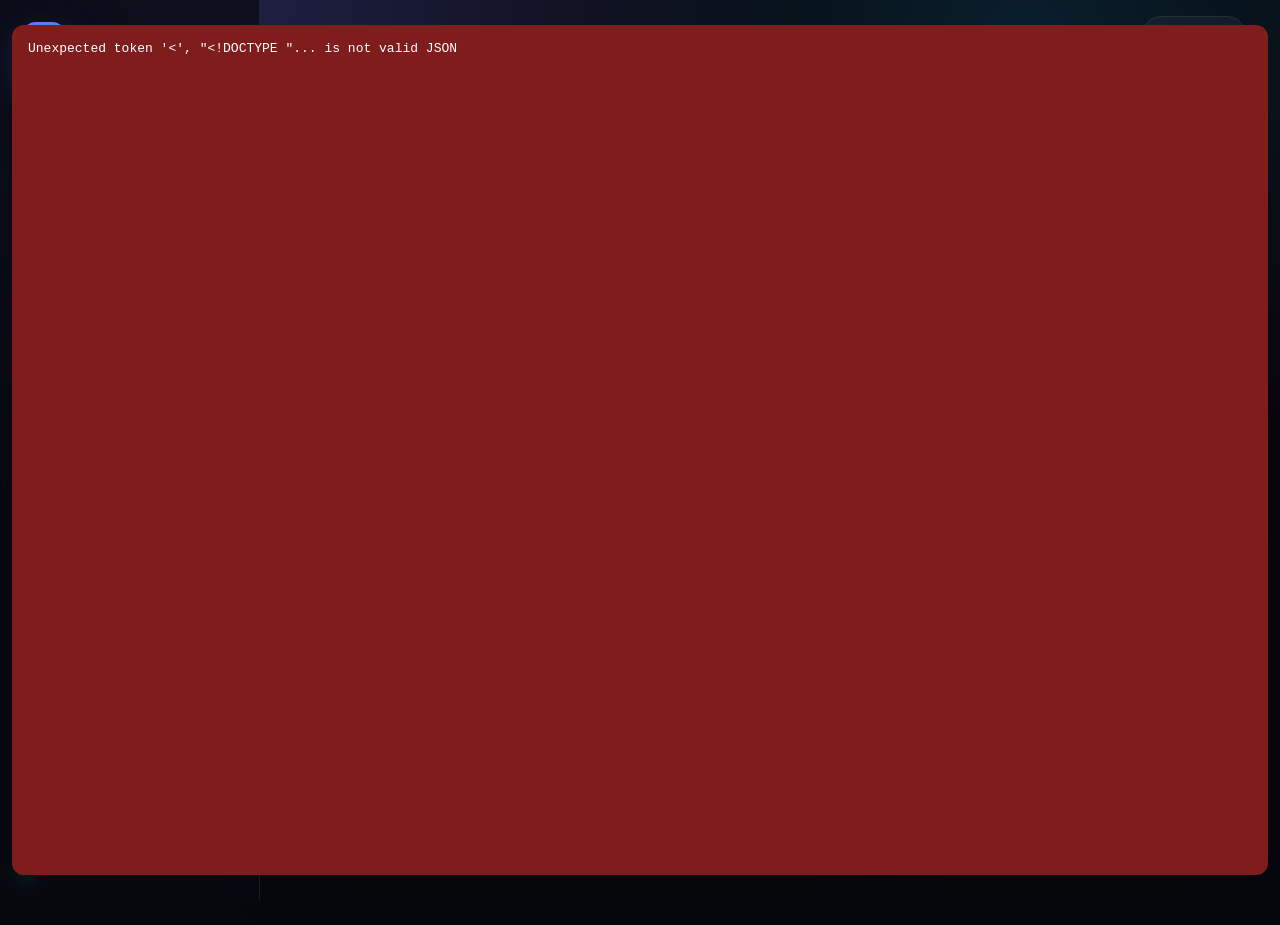
==== paper_search/reader_web/index.html @ b6433a43 "refactor: split reader UI into standalone web app" ====
<!doctype html>
<html lang="zh-CN">
<head>
  <meta charset="utf-8" />
  <meta name="viewport" content="width=device-width, initial-scale=1" />
  <title>__SITE_TITLE__</title>
  <link rel="stylesheet" href="assets/style.css?v=webapp-1" />
</head>
<body class="app-shell" data-page="home">
  <aside class="rail">
    <div class="brand"><div class="brand-logo">AI</div><div><strong>Paper Reader</strong><span>private workbench</span></div></div>
    <nav class="rail-nav">
      <button class="nav-item active" data-view="chat-view">AI Chat</button>
      <button class="nav-item" data-view="library-view">Library</button>
      <button class="nav-item" data-view="settings-view">Models</button>
    </nav>
    <div class="rail-footer"><span class="secure-dot"></span>Cloudflare Access</div>
  </aside>

  <main class="workspace">
    <header class="topbar">
      <div>
        <p class="kicker">__GENERATED__ · __PROFILE__</p>
        <h1>Sidney Deep Paper Reader</h1>
      </div>
      <div class="top-actions"><a href="data/papers.json" class="ghost-button">metadata</a></div>
    </header>

    <section class="metric-grid" id="metrics"></section>

    <section id="chat-view" class="view active">
      <div class="chat-layout">
        <section class="chat-card">
          <div class="chat-head">
            <div><p class="kicker">Read in Context · Whole library</p><h2>AI Reading Terminal</h2><p>像 ChatGPT / Claude 一样直接问你的论文库，后端会检索相关论文并 grounded 回答。</p></div>
            <span id="chat-status" class="status-badge">ready</span>
          </div>
          <div class="prompt-row">
            <button class="prompt-chip" data-prompt="哪些论文和 BBQ / FrenchBBQ / MultilingualBBQ 最相关？">BBQ 相关论文</button>
            <button class="prompt-chip" data-prompt="请按和我的 LLM bias 博士课题相关性排序推荐 5 篇论文，并解释原因。">PhD relevance ranking</button>
            <button class="prompt-chip" data-prompt="今天最值得精读的论文是哪几篇？请给中文理由。">今日精读建议</button>
          </div>
          <div id="chat-log" class="chat-log"><div class="bubble assistant">你好，我是你的私有论文阅读助手。你可以问整个 library，也可以进入单篇论文后做 Ask While Reading。</div></div>
          <form id="chat-form" class="composer">
            <textarea id="chat-question" placeholder="Ask across your paper library… / 用中文问你的论文库" rows="2"></textarea>
            <button type="submit">Ask AI</button>
          </form>
        </section>
        <aside class="side-stack">
          <section class="panel"><div class="panel-title"><h3>Reading Queue</h3><span>latest</span></div><div id="reading-queue" class="queue-list"></div></section>
          <section class="panel"><h3>Workflow</h3><p>Notion 是 source-of-truth；网页负责 AI 阅读、问答和后续 sync/admin 操作。</p></section>
        </aside>
      </div>
    </section>

    <section id="library-view" class="view">
      <div class="library-head">
        <div><p class="kicker">Paper Library</p><h2>Explore papers</h2></div>
        <div class="filters"><input id="search" placeholder="Search papers…" /><select id="topic-filter"><option value="">All topics</option></select><select id="source-filter"><option value="">All sources</option></select></div>
      </div>
      <div id="paper-grid" class="paper-grid"></div>
    </section>

    <section id="settings-view" class="view">
      <div class="settings-card">
        <p class="kicker">Server-side model configuration</p><h2>Models</h2>
        <p>API key 只在服务端。这里控制前端请求使用哪个 provider/model。</p>
        <div class="settings-grid"><label>Provider<select id="chat-provider"><option value="deepseek">DeepSeek</option><option value="openrouter">OpenRouter</option><option value="openai">OpenAI</option></select></label><label>Model<input id="chat-model" value="deepseek-v4-flash" /></label></div>
      </div>
    </section>
  </main>
  <script src="assets/app.js?v=webapp-1"></script>
</body>
</html>
---- paper_search/reader_web/assets/style.css ----
:root{color-scheme:dark;--bg:#07080d;--surface:#0e111a;--panel:#131722;--panel2:#191f2d;--text:#f7f8f8;--muted:#8f98a8;--line:rgba(255,255,255,.08);--accent:#7170ff;--accent2:#0ea5e9;--green:#10b981}*{box-sizing:border-box}body{margin:0;background:radial-gradient(circle at 20% 0,rgba(113,112,255,.22),transparent 34rem),radial-gradient(circle at 80% 5%,rgba(14,165,233,.14),transparent 28rem),var(--bg);color:var(--text);font-family:Inter,ui-sans-serif,system-ui,-apple-system,"Segoe UI",sans-serif;font-feature-settings:"cv01","ss03"}a{color:inherit;text-decoration:none}.app-shell{display:grid;grid-template-columns:260px minmax(0,1fr);min-height:100vh}.rail{position:sticky;top:0;height:100vh;padding:22px;border-right:1px solid var(--line);background:rgba(9,11,17,.72);backdrop-filter:blur(18px);display:flex;flex-direction:column;gap:22px}.brand{display:flex;align-items:center;gap:12px}.brand-logo{width:44px;height:44px;border-radius:14px;display:grid;place-items:center;background:linear-gradient(135deg,var(--accent),var(--accent2));font-weight:800;box-shadow:0 18px 45px rgba(113,112,255,.3)}.brand strong{display:block}.brand span,.kicker,.rail-footer,.paper-top,.queue-item span{color:var(--muted);font-size:12px}.rail-nav{display:grid;gap:8px}.nav-item{border:1px solid transparent;border-radius:12px;background:transparent;color:#cbd5e1;text-align:left;padding:12px 14px;cursor:pointer;font-weight:650}.nav-item:hover,.nav-item.active{background:rgba(255,255,255,.055);border-color:var(--line);color:white}.rail-footer{margin-top:auto;display:flex;align-items:center;gap:8px}.secure-dot{width:8px;height:8px;border-radius:50%;background:var(--green);box-shadow:0 0 18px var(--green)}.workspace{padding:26px 34px 70px;max-width:1500px;width:100%;margin:0 auto}.topbar{display:flex;align-items:flex-start;justify-content:space-between;gap:18px;margin-bottom:22px}.topbar h1,.paper-hero h1{font-size:42px;line-height:1.02;letter-spacing:-1.2px;margin:4px 0 0}.kicker{text-transform:uppercase;letter-spacing:.12em;font-weight:750}.ghost-button,.status-badge{border:1px solid var(--line);background:rgba(255,255,255,.04);border-radius:999px;padding:9px 12px;color:#dbeafe}.metric-grid{display:grid;grid-template-columns:repeat(4,minmax(0,1fr));gap:14px;margin-bottom:22px}.metric{min-height:132px;padding:18px;border:1px solid var(--line);border-radius:22px;background:linear-gradient(180deg,rgba(255,255,255,.055),rgba(255,255,255,.02));box-shadow:inset 0 1px 0 rgba(255,255,255,.06)}.metric.primary{background:linear-gradient(135deg,rgba(113,112,255,.55),rgba(14,165,233,.18))}.metric span{font-family:ui-monospace,monospace;color:#93c5fd}.metric strong{display:block;font-size:34px;margin-top:18px}.metric p{margin:2px 0;color:#dbeafe;font-weight:700}.metric small{color:var(--muted)}.view{display:none}.view.active{display:block}.chat-layout{display:grid;grid-template-columns:minmax(0,1fr) 360px;gap:18px}.chat-card,.panel,.settings-card,.library-head,.paper-card,.paper-hero,.content-section{border:1px solid var(--line);border-radius:26px;background:rgba(19,23,34,.78);box-shadow:0 24px 80px rgba(0,0,0,.24),inset 0 1px 0 rgba(255,255,255,.05)}.chat-card{min-height:640px;padding:24px;display:flex;flex-direction:column}.chat-head{display:flex;justify-content:space-between;gap:20px}.chat-head h2,.library-head h2,.settings-card h2{font-size:34px;margin:4px 0;letter-spacing:-.8px}.chat-head p,.panel p,.settings-card p{color:#cbd5e1;line-height:1.6}.prompt-row{display:flex;gap:8px;flex-wrap:wrap;margin:14px 0}.prompt-row.vertical{display:grid}.prompt-chip{border:1px solid rgba(113,112,255,.32);background:rgba(113,112,255,.12);color:#ddd6fe;border-radius:999px;padding:8px 12px;cursor:pointer}.prompt-chip:hover{background:rgba(113,112,255,.22)}.chat-log{flex:1;min-height:330px;max-height:560px;overflow:auto;display:flex;flex-direction:column;gap:12px;padding:16px;border:1px solid var(--line);border-radius:22px;background:rgba(3,7,18,.66)}.chat-log.compact{min-height:260px;max-height:420px}.bubble{max-width:86%;padding:12px 14px;border-radius:18px;line-height:1.68;white-space:pre-wrap}.bubble.assistant{background:rgba(30,41,59,.95);color:#dbeafe;align-self:flex-start}.bubble.user{background:linear-gradient(135deg,rgba(113,112,255,.44),rgba(14,165,233,.24));align-self:flex-end}.bubble.error{background:rgba(127,29,29,.75);color:#fecaca}.composer{margin-top:14px;display:grid;grid-template-columns:1fr auto;gap:10px;padding:10px;border:1px solid var(--line);border-radius:22px;background:rgba(255,255,255,.035)}.composer textarea{border:0;background:transparent;color:var(--text);font:inherit;resize:vertical;outline:none;padding:10px}.composer button{border:0;border-radius:15px;background:linear-gradient(135deg,var(--accent),var(--accent2));color:white;font-weight:800;padding:0 20px}.composer button:disabled{opacity:.6}.side-stack{display:grid;gap:14px}.panel{padding:18px}.panel-title{display:flex;justify-content:space-between;align-items:center;gap:10px}.panel h3{margin:0 0 10px}.queue-list{display:grid;gap:9px}.queue-item{display:block;padding:12px;border:1px solid var(--line);border-radius:15px;background:rgba(255,255,255,.03)}.queue-item:hover{background:rgba(113,112,255,.13);border-color:rgba(113,112,255,.34)}.queue-item strong{display:block;font-size:13px;line-height:1.35}.library-head{display:flex;align-items:end;justify-content:space-between;gap:16px;padding:20px;margin-bottom:16px}.filters{display:grid;grid-template-columns:260px 170px 170px;gap:10px}.filters input,.filters select,.settings-grid input,.settings-grid select{width:100%;border:1px solid var(--line);background:#0b1020;color:var(--text);border-radius:13px;padding:11px 12px}.paper-grid{display:grid;grid-template-columns:repeat(auto-fill,minmax(310px,1fr));gap:16px}.paper-card{display:block;padding:18px;min-height:230px;transition:.16s transform,.16s border-color}.paper-card:hover{transform:translateY(-2px);border-color:rgba(113,112,255,.4)}.paper-top{display:flex;justify-content:space-between;margin-bottom:12px}.paper-card h3{font-size:18px;line-height:1.32;margin:0 0 10px}.paper-card p{color:#cbd5e1;line-height:1.55}.tag-row{display:flex;gap:7px;flex-wrap:wrap}.tag-row em{font-style:normal;border:1px solid rgba(255,255,255,.1);background:rgba(255,255,255,.04);border-radius:999px;padding:4px 8px;color:#ddd6fe;font-size:12px}.settings-card{padding:24px;max-width:760px}.settings-grid{display:grid;grid-template-columns:1fr 1fr;gap:12px;margin-top:18px}.settings-grid label{display:grid;gap:6px;color:var(--muted)}.back-link{color:#c4b5fd}.paper-workspace{max-width:1320px}.paper-hero{padding:26px;margin-bottom:18px}.paper-layout{display:grid;grid-template-columns:minmax(0,1fr) 390px;gap:18px;align-items:start}.paper-content{display:grid;gap:16px}.content-section{padding:22px}.content-section h2{margin:0 0 10px}.content-section p{white-space:pre-wrap;color:#dbeafe;line-height:1.75}.paper-chat{position:sticky;top:20px}.fatal{position:fixed;inset:12px;z-index:99;background:#7f1d1d;color:white;padding:16px;border-radius:12px}@media(max-width:1100px){.app-shell{grid-template-columns:1fr}.rail{position:static;height:auto}.rail-nav{grid-template-columns:repeat(3,1fr)}.metric-grid,.chat-layout,.paper-layout{grid-template-columns:1fr}.filters{grid-template-columns:1fr}.paper-chat{position:static}}@media(max-width:680px){.workspace{padding:18px}.topbar{display:block}.topbar h1,.paper-hero h1{font-size:30px}.metric-grid{grid-template-columns:1fr}.composer{grid-template-columns:1fr}.library-head{display:block}.rail-nav{grid-template-columns:1fr}}
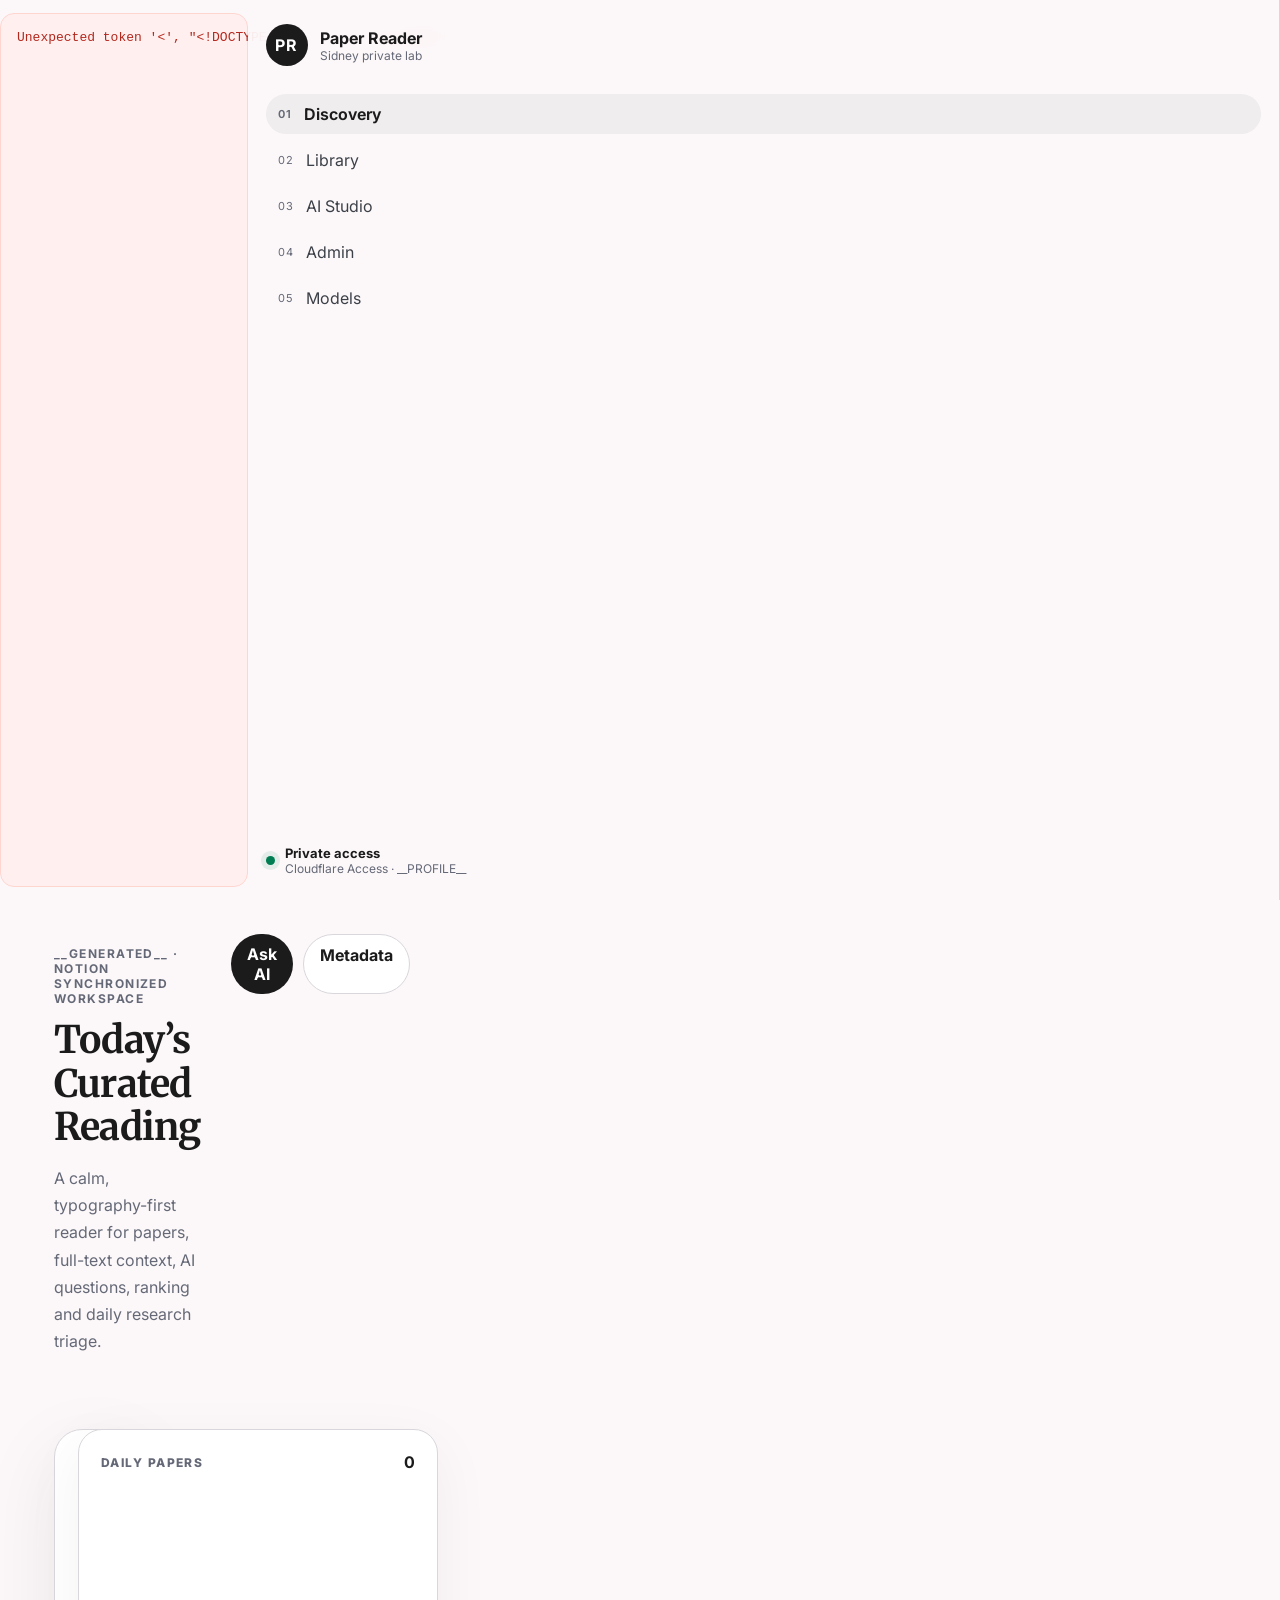
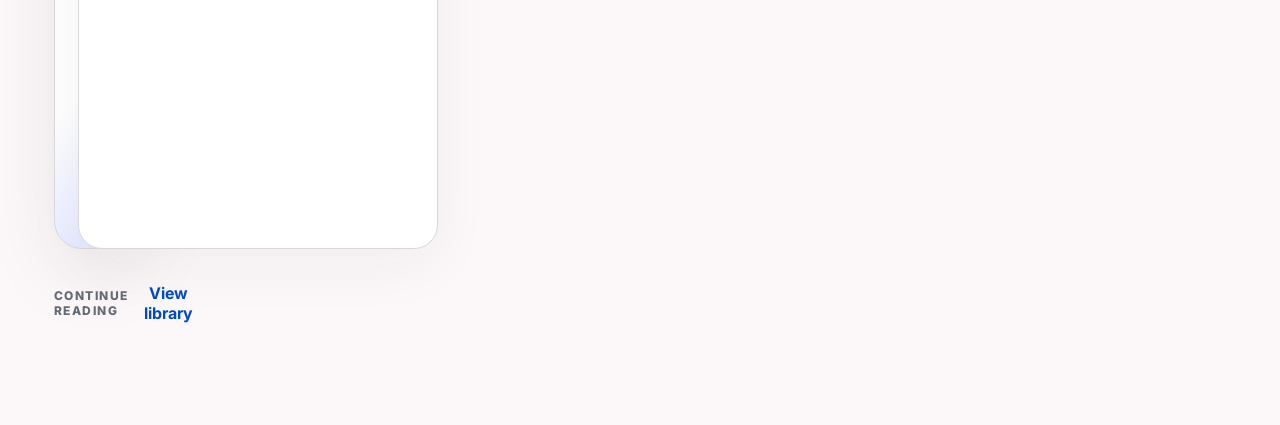
==== commit b8f82608: "style: apply warm minimalist reader design" ====
--- a/paper_search/reader_web/index.html
+++ b/paper_search/reader_web/index.html
@@ -4,71 +4,114 @@
   <meta charset="utf-8" />
   <meta name="viewport" content="width=device-width, initial-scale=1" />
   <title>__SITE_TITLE__</title>
-  <link rel="stylesheet" href="assets/style.css?v=webapp-1" />
+  <link rel="stylesheet" href="assets/style.css?v=stitch-2" />
 </head>
-<body class="app-shell" data-page="home">
-  <aside class="rail">
-    <div class="brand"><div class="brand-logo">AI</div><div><strong>Paper Reader</strong><span>private workbench</span></div></div>
-    <nav class="rail-nav">
-      <button class="nav-item active" data-view="chat-view">AI Chat</button>
-      <button class="nav-item" data-view="library-view">Library</button>
-      <button class="nav-item" data-view="settings-view">Models</button>
+<body class="reader-app" data-page="home">
+  <aside class="sidebar">
+    <div class="brand-block">
+      <div class="brand-mark">PR</div>
+      <div><strong>Paper Reader</strong><span>Sidney private lab</span></div>
+    </div>
+    <nav class="side-nav" aria-label="Reader navigation">
+      <button class="side-link active" data-view="discovery-view"><span>01</span>Discovery</button>
+      <button class="side-link" data-view="library-view"><span>02</span>Library</button>
+      <button class="side-link" data-view="ai-view"><span>03</span>AI Studio</button>
+      <button class="side-link" data-view="admin-view"><span>04</span>Admin</button>
+      <button class="side-link" data-view="settings-view"><span>05</span>Models</button>
     </nav>
-    <div class="rail-footer"><span class="secure-dot"></span>Cloudflare Access</div>
+    <div class="sidebar-foot">
+      <span class="live-dot"></span>
+      <div><strong>Private access</strong><small>Cloudflare Access · __PROFILE__</small></div>
+    </div>
   </aside>
 
-  <main class="workspace">
-    <header class="topbar">
+  <main class="main-frame">
+    <header class="masthead">
       <div>
-        <p class="kicker">__GENERATED__ · __PROFILE__</p>
-        <h1>Sidney Deep Paper Reader</h1>
+        <p class="eyebrow">__GENERATED__ · Notion synchronized workspace</p>
+        <h1>Today’s Curated Reading</h1>
+        <p class="lead">A calm, typography-first reader for papers, full-text context, AI questions, ranking and daily research triage.</p>
       </div>
-      <div class="top-actions"><a href="data/papers.json" class="ghost-button">metadata</a></div>
+      <div class="mast-actions">
+        <button class="icon-btn" data-view-target="ai-view">Ask AI</button>
+        <a class="icon-btn ghost" href="data/papers.json">Metadata</a>
+      </div>
     </header>
 
-    <section class="metric-grid" id="metrics"></section>
+    <section class="stats-strip" id="metrics"></section>
 
-    <section id="chat-view" class="view active">
-      <div class="chat-layout">
-        <section class="chat-card">
-          <div class="chat-head">
-            <div><p class="kicker">Read in Context · Whole library</p><h2>AI Reading Terminal</h2><p>像 ChatGPT / Claude 一样直接问你的论文库，后端会检索相关论文并 grounded 回答。</p></div>
-            <span id="chat-status" class="status-badge">ready</span>
-          </div>
-          <div class="prompt-row">
-            <button class="prompt-chip" data-prompt="哪些论文和 BBQ / FrenchBBQ / MultilingualBBQ 最相关？">BBQ 相关论文</button>
-            <button class="prompt-chip" data-prompt="请按和我的 LLM bias 博士课题相关性排序推荐 5 篇论文，并解释原因。">PhD relevance ranking</button>
-            <button class="prompt-chip" data-prompt="今天最值得精读的论文是哪几篇？请给中文理由。">今日精读建议</button>
-          </div>
-          <div id="chat-log" class="chat-log"><div class="bubble assistant">你好，我是你的私有论文阅读助手。你可以问整个 library，也可以进入单篇论文后做 Ask While Reading。</div></div>
-          <form id="chat-form" class="composer">
-            <textarea id="chat-question" placeholder="Ask across your paper library… / 用中文问你的论文库" rows="2"></textarea>
-            <button type="submit">Ask AI</button>
-          </form>
-        </section>
-        <aside class="side-stack">
-          <section class="panel"><div class="panel-title"><h3>Reading Queue</h3><span>latest</span></div><div id="reading-queue" class="queue-list"></div></section>
-          <section class="panel"><h3>Workflow</h3><p>Notion 是 source-of-truth；网页负责 AI 阅读、问答和后续 sync/admin 操作。</p></section>
+    <section id="discovery-view" class="view active">
+      <div class="editorial-grid">
+        <article id="hero-paper" class="hero-paper"></article>
+        <aside class="today-column">
+          <div class="section-head"><span>Daily papers</span><strong id="today-count">0</strong></div>
+          <div id="daily-list" class="daily-list"></div>
         </aside>
       </div>
+      <section class="continue-section">
+        <div class="section-head"><span>Continue reading</span><button class="text-action" data-view-target="library-view">View library</button></div>
+        <div id="continue-grid" class="continue-grid"></div>
+      </section>
     </section>
 
     <section id="library-view" class="view">
-      <div class="library-head">
-        <div><p class="kicker">Paper Library</p><h2>Explore papers</h2></div>
-        <div class="filters"><input id="search" placeholder="Search papers…" /><select id="topic-filter"><option value="">All topics</option></select><select id="source-filter"><option value="">All sources</option></select></div>
+      <div class="library-toolbar">
+        <div><p class="eyebrow">Paper Library Archive</p><h2>Library</h2></div>
+        <div class="filters">
+          <input id="search" placeholder="Search title, abstract, tags…" />
+          <select id="topic-filter"><option value="">All topics</option></select>
+          <select id="source-filter"><option value="">All sources</option></select>
+        </div>
       </div>
       <div id="paper-grid" class="paper-grid"></div>
     </section>
 
+    <section id="ai-view" class="view">
+      <div class="ai-shell">
+        <section class="ai-paper-context">
+          <p class="eyebrow">Read in Context</p>
+          <h2>AI Reading Terminal</h2>
+          <p>Ask across the whole library. The backend keeps model keys server-side and assembles grounded paper context.</p>
+          <div class="prompt-row">
+            <button class="prompt-chip" data-prompt="哪些论文和 BBQ / FrenchBBQ / MultilingualBBQ 最相关？请按相关性排序。">BBQ 相关论文</button>
+            <button class="prompt-chip" data-prompt="请按和我的 LLM bias 博士课题相关性排序推荐 5 篇论文，并解释原因。">PhD relevance ranking</button>
+            <button class="prompt-chip" data-prompt="今天最值得精读的论文是哪几篇？请给中文理由。">今日精读建议</button>
+            <button class="prompt-chip" data-prompt="从当前 library 中提炼一个 related work 结构，中文说明每组论文的作用。">Related work map</button>
+          </div>
+        </section>
+        <section class="chat-card">
+          <div class="chat-top"><span id="chat-status" class="status-pill">ready</span><span>Global library mode</span></div>
+          <div id="chat-log" class="chat-log"><div class="bubble assistant">你好，我会像 Claude/ChatGPT 一样读取你的论文库。可以问中文，我会基于 paper metadata/fulltext context 回答。</div></div>
+          <form id="chat-form" class="floating-composer">
+            <textarea id="chat-question" placeholder="Tapez un message… / 用中文问你的论文库" rows="2"></textarea>
+            <button type="submit">Ask</button>
+          </form>
+        </section>
+      </div>
+    </section>
+
+    <section id="admin-view" class="view">
+      <div class="settings-card admin-card">
+        <p class="eyebrow">Operations</p><h2>Sync dashboard</h2>
+        <p>这些按钮先作为 UI scaffold；下一步会接入后端 job API：update arXiv / ACL / Scholar、extract fulltext/figures、regenerate site。</p>
+        <div class="action-grid">
+          <button disabled>Update arXiv</button><button disabled>Update ACL</button><button disabled>Update Scholar</button><button disabled>Update All</button>
+          <button disabled>Extract fulltext</button><button disabled>Extract figures</button><button disabled>Regenerate site</button><button disabled>Run ranking</button>
+        </div>
+      </div>
+    </section>
+
     <section id="settings-view" class="view">
       <div class="settings-card">
-        <p class="kicker">Server-side model configuration</p><h2>Models</h2>
-        <p>API key 只在服务端。这里控制前端请求使用哪个 provider/model。</p>
-        <div class="settings-grid"><label>Provider<select id="chat-provider"><option value="deepseek">DeepSeek</option><option value="openrouter">OpenRouter</option><option value="openai">OpenAI</option></select></label><label>Model<input id="chat-model" value="deepseek-v4-flash" /></label></div>
+        <p class="eyebrow">Server-side model configuration</p><h2>Models</h2>
+        <p>API key 只存在服务器端；浏览器只选择 provider 和 model name。</p>
+        <div class="settings-grid">
+          <label>Provider<select id="chat-provider"><option value="deepseek">DeepSeek</option><option value="openrouter">OpenRouter</option><option value="openai">OpenAI</option></select></label>
+          <label>Model<input id="chat-model" value="deepseek-v4-flash" /></label>
+        </div>
       </div>
     </section>
   </main>
-  <script src="assets/app.js?v=webapp-1"></script>
+  <script src="assets/app.js?v=stitch-2"></script>
 </body>
 </html>
--- a/paper_search/reader_web/assets/style.css
+++ b/paper_search/reader_web/assets/style.css
@@ -1 +1,2 @@
-:root{color-scheme:dark;--bg:#07080d;--surface:#0e111a;--panel:#131722;--panel2:#191f2d;--text:#f7f8f8;--muted:#8f98a8;--line:rgba(255,255,255,.08);--accent:#7170ff;--accent2:#0ea5e9;--green:#10b981}*{box-sizing:border-box}body{margin:0;background:radial-gradient(circle at 20% 0,rgba(113,112,255,.22),transparent 34rem),radial-gradient(circle at 80% 5%,rgba(14,165,233,.14),transparent 28rem),var(--bg);color:var(--text);font-family:Inter,ui-sans-serif,system-ui,-apple-system,"Segoe UI",sans-serif;font-feature-settings:"cv01","ss03"}a{color:inherit;text-decoration:none}.app-shell{display:grid;grid-template-columns:260px minmax(0,1fr);min-height:100vh}.rail{position:sticky;top:0;height:100vh;padding:22px;border-right:1px solid var(--line);background:rgba(9,11,17,.72);backdrop-filter:blur(18px);display:flex;flex-direction:column;gap:22px}.brand{display:flex;align-items:center;gap:12px}.brand-logo{width:44px;height:44px;border-radius:14px;display:grid;place-items:center;background:linear-gradient(135deg,var(--accent),var(--accent2));font-weight:800;box-shadow:0 18px 45px rgba(113,112,255,.3)}.brand strong{display:block}.brand span,.kicker,.rail-footer,.paper-top,.queue-item span{color:var(--muted);font-size:12px}.rail-nav{display:grid;gap:8px}.nav-item{border:1px solid transparent;border-radius:12px;background:transparent;color:#cbd5e1;text-align:left;padding:12px 14px;cursor:pointer;font-weight:650}.nav-item:hover,.nav-item.active{background:rgba(255,255,255,.055);border-color:var(--line);color:white}.rail-footer{margin-top:auto;display:flex;align-items:center;gap:8px}.secure-dot{width:8px;height:8px;border-radius:50%;background:var(--green);box-shadow:0 0 18px var(--green)}.workspace{padding:26px 34px 70px;max-width:1500px;width:100%;margin:0 auto}.topbar{display:flex;align-items:flex-start;justify-content:space-between;gap:18px;margin-bottom:22px}.topbar h1,.paper-hero h1{font-size:42px;line-height:1.02;letter-spacing:-1.2px;margin:4px 0 0}.kicker{text-transform:uppercase;letter-spacing:.12em;font-weight:750}.ghost-button,.status-badge{border:1px solid var(--line);background:rgba(255,255,255,.04);border-radius:999px;padding:9px 12px;color:#dbeafe}.metric-grid{display:grid;grid-template-columns:repeat(4,minmax(0,1fr));gap:14px;margin-bottom:22px}.metric{min-height:132px;padding:18px;border:1px solid var(--line);border-radius:22px;background:linear-gradient(180deg,rgba(255,255,255,.055),rgba(255,255,255,.02));box-shadow:inset 0 1px 0 rgba(255,255,255,.06)}.metric.primary{background:linear-gradient(135deg,rgba(113,112,255,.55),rgba(14,165,233,.18))}.metric span{font-family:ui-monospace,monospace;color:#93c5fd}.metric strong{display:block;font-size:34px;margin-top:18px}.metric p{margin:2px 0;color:#dbeafe;font-weight:700}.metric small{color:var(--muted)}.view{display:none}.view.active{display:block}.chat-layout{display:grid;grid-template-columns:minmax(0,1fr) 360px;gap:18px}.chat-card,.panel,.settings-card,.library-head,.paper-card,.paper-hero,.content-section{border:1px solid var(--line);border-radius:26px;background:rgba(19,23,34,.78);box-shadow:0 24px 80px rgba(0,0,0,.24),inset 0 1px 0 rgba(255,255,255,.05)}.chat-card{min-height:640px;padding:24px;display:flex;flex-direction:column}.chat-head{display:flex;justify-content:space-between;gap:20px}.chat-head h2,.library-head h2,.settings-card h2{font-size:34px;margin:4px 0;letter-spacing:-.8px}.chat-head p,.panel p,.settings-card p{color:#cbd5e1;line-height:1.6}.prompt-row{display:flex;gap:8px;flex-wrap:wrap;margin:14px 0}.prompt-row.vertical{display:grid}.prompt-chip{border:1px solid rgba(113,112,255,.32);background:rgba(113,112,255,.12);color:#ddd6fe;border-radius:999px;padding:8px 12px;cursor:pointer}.prompt-chip:hover{background:rgba(113,112,255,.22)}.chat-log{flex:1;min-height:330px;max-height:560px;overflow:auto;display:flex;flex-direction:column;gap:12px;padding:16px;border:1px solid var(--line);border-radius:22px;background:rgba(3,7,18,.66)}.chat-log.compact{min-height:260px;max-height:420px}.bubble{max-width:86%;padding:12px 14px;border-radius:18px;line-height:1.68;white-space:pre-wrap}.bubble.assistant{background:rgba(30,41,59,.95);color:#dbeafe;align-self:flex-start}.bubble.user{background:linear-gradient(135deg,rgba(113,112,255,.44),rgba(14,165,233,.24));align-self:flex-end}.bubble.error{background:rgba(127,29,29,.75);color:#fecaca}.composer{margin-top:14px;display:grid;grid-template-columns:1fr auto;gap:10px;padding:10px;border:1px solid var(--line);border-radius:22px;background:rgba(255,255,255,.035)}.composer textarea{border:0;background:transparent;color:var(--text);font:inherit;resize:vertical;outline:none;padding:10px}.composer button{border:0;border-radius:15px;background:linear-gradient(135deg,var(--accent),var(--accent2));color:white;font-weight:800;padding:0 20px}.composer button:disabled{opacity:.6}.side-stack{display:grid;gap:14px}.panel{padding:18px}.panel-title{display:flex;justify-content:space-between;align-items:center;gap:10px}.panel h3{margin:0 0 10px}.queue-list{display:grid;gap:9px}.queue-item{display:block;padding:12px;border:1px solid var(--line);border-radius:15px;background:rgba(255,255,255,.03)}.queue-item:hover{background:rgba(113,112,255,.13);border-color:rgba(113,112,255,.34)}.queue-item strong{display:block;font-size:13px;line-height:1.35}.library-head{display:flex;align-items:end;justify-content:space-between;gap:16px;padding:20px;margin-bottom:16px}.filters{display:grid;grid-template-columns:260px 170px 170px;gap:10px}.filters input,.filters select,.settings-grid input,.settings-grid select{width:100%;border:1px solid var(--line);background:#0b1020;color:var(--text);border-radius:13px;padding:11px 12px}.paper-grid{display:grid;grid-template-columns:repeat(auto-fill,minmax(310px,1fr));gap:16px}.paper-card{display:block;padding:18px;min-height:230px;transition:.16s transform,.16s border-color}.paper-card:hover{transform:translateY(-2px);border-color:rgba(113,112,255,.4)}.paper-top{display:flex;justify-content:space-between;margin-bottom:12px}.paper-card h3{font-size:18px;line-height:1.32;margin:0 0 10px}.paper-card p{color:#cbd5e1;line-height:1.55}.tag-row{display:flex;gap:7px;flex-wrap:wrap}.tag-row em{font-style:normal;border:1px solid rgba(255,255,255,.1);background:rgba(255,255,255,.04);border-radius:999px;padding:4px 8px;color:#ddd6fe;font-size:12px}.settings-card{padding:24px;max-width:760px}.settings-grid{display:grid;grid-template-columns:1fr 1fr;gap:12px;margin-top:18px}.settings-grid label{display:grid;gap:6px;color:var(--muted)}.back-link{color:#c4b5fd}.paper-workspace{max-width:1320px}.paper-hero{padding:26px;margin-bottom:18px}.paper-layout{display:grid;grid-template-columns:minmax(0,1fr) 390px;gap:18px;align-items:start}.paper-content{display:grid;gap:16px}.content-section{padding:22px}.content-section h2{margin:0 0 10px}.content-section p{white-space:pre-wrap;color:#dbeafe;line-height:1.75}.paper-chat{position:sticky;top:20px}.fatal{position:fixed;inset:12px;z-index:99;background:#7f1d1d;color:white;padding:16px;border-radius:12px}@media(max-width:1100px){.app-shell{grid-template-columns:1fr}.rail{position:static;height:auto}.rail-nav{grid-template-columns:repeat(3,1fr)}.metric-grid,.chat-layout,.paper-layout{grid-template-columns:1fr}.filters{grid-template-columns:1fr}.paper-chat{position:static}}@media(max-width:680px){.workspace{padding:18px}.topbar{display:block}.topbar h1,.paper-hero h1{font-size:30px}.metric-grid{grid-template-columns:1fr}.composer{grid-template-columns:1fr}.library-head{display:block}.rail-nav{grid-template-columns:1fr}}+@import url('https://fonts.googleapis.com/css2?family=Inter:wght@400;500;600;700&family=Merriweather:wght@400;700&display=swap');
+:root{color-scheme:light;--bg:#fcf8f9;--surface:#fff;--surface-low:#f6f3f4;--surface-mid:#f0edee;--surface-high:#e5e2e3;--text:#1b1b1c;--muted:#656977;--line:#d9d7dc;--blue:#004ac6;--blue-soft:#dbe1ff;--green:#007d52;--red:#b4271d;--shadow:0 24px 80px rgba(33,36,44,.08)}*{box-sizing:border-box}html{scroll-behavior:smooth}body{margin:0;background:var(--bg);color:var(--text);font-family:Inter,ui-sans-serif,system-ui,-apple-system,"Segoe UI",sans-serif}a{color:inherit;text-decoration:none}button,input,select,textarea{font:inherit}.reader-app{display:grid;grid-template-columns:248px minmax(0,1fr);min-height:100vh}.sidebar{position:sticky;top:0;height:100vh;padding:24px 18px;border-right:1px solid var(--line);background:rgba(252,248,249,.88);backdrop-filter:blur(18px);display:flex;flex-direction:column;gap:28px}.brand-block{display:flex;gap:12px;align-items:center}.brand-mark{width:42px;height:42px;border-radius:50%;background:var(--text);color:#fff;display:grid;place-items:center;font-weight:700;letter-spacing:.08em}.brand-block strong{display:block}.brand-block span,.sidebar-foot small,.eyebrow,.card-meta,.daily-item small{display:block;color:var(--muted);font-size:12px}.side-nav{display:grid;gap:6px}.side-link{border:0;background:transparent;border-radius:999px;padding:10px 12px;text-align:left;color:#3c4048;cursor:pointer;display:flex;gap:12px;align-items:center}.side-link span{font-size:11px;color:var(--muted);letter-spacing:.08em}.side-link.active,.side-link:hover{background:var(--surface-mid);color:var(--text);font-weight:650}.sidebar-foot{margin-top:auto;display:flex;gap:10px;align-items:center;font-size:13px}.live-dot{width:9px;height:9px;border-radius:50%;background:var(--green);box-shadow:0 0 0 5px rgba(0,125,82,.1)}.main-frame{padding:34px 54px 86px;max-width:1440px;width:100%;margin:0 auto}.masthead{display:flex;justify-content:space-between;gap:30px;align-items:flex-start;margin-bottom:28px}.eyebrow{text-transform:uppercase;letter-spacing:.12em;font-weight:700}.masthead h1,.library-toolbar h2,.ai-paper-context h2,.settings-card h2{font-family:Merriweather,serif;font-size:38px;line-height:1.15;margin:8px 0 10px;letter-spacing:-.02em}.lead{max-width:760px;color:var(--muted);font-size:16px;line-height:1.7}.mast-actions{display:flex;gap:10px}.icon-btn,.primary-link,.text-action{border:0;border-radius:999px;background:var(--text);color:#fff;padding:10px 16px;font-weight:700;cursor:pointer}.icon-btn.ghost{background:var(--surface);color:var(--text);border:1px solid var(--line)}.text-action{background:transparent;color:var(--blue);padding:0}.stats-strip{display:grid;grid-template-columns:repeat(4,minmax(0,1fr));gap:14px;margin-bottom:30px}.stat{background:var(--surface);border:1px solid var(--line);padding:18px;border-radius:18px}.stat strong{display:block;font-size:30px;font-family:Merriweather,serif}.stat span{display:block;font-weight:700}.stat small{color:var(--muted)}.view{display:none}.view.active{display:block}.editorial-grid{display:grid;grid-template-columns:minmax(0,1fr) 360px;gap:24px}.hero-paper{min-height:420px;background:linear-gradient(135deg,#fff 0,#fff 58%,var(--blue-soft));border:1px solid var(--line);border-radius:28px;padding:42px;display:flex;flex-direction:column;justify-content:flex-end;box-shadow:var(--shadow)}.hero-paper h2{font-family:Merriweather,serif;font-size:34px;line-height:1.22;max-width:780px;margin:10px 0}.hero-paper p{font-size:17px;line-height:1.75;color:#3f4450;max-width:840px}.hero-footer{display:flex;justify-content:space-between;gap:14px;align-items:center;margin-top:22px;color:var(--muted)}.today-column,.settings-card,.chat-card,.mini-panel{background:var(--surface);border:1px solid var(--line);border-radius:24px;padding:22px;box-shadow:0 16px 60px rgba(33,36,44,.05)}.section-head{display:flex;align-items:center;justify-content:space-between;gap:12px;margin-bottom:16px}.section-head span:first-child{text-transform:uppercase;letter-spacing:.12em;color:var(--muted);font-size:12px;font-weight:800}.daily-list{display:grid;gap:4px}.daily-item{display:grid;grid-template-columns:34px 1fr;gap:10px;padding:14px 0;border-bottom:1px solid var(--line)}.daily-item span{color:var(--blue);font-weight:800}.daily-item strong{font-family:Merriweather,serif;line-height:1.35}.daily-item small{grid-column:2}.continue-section{margin-top:34px}.continue-grid,.paper-grid{display:grid;grid-template-columns:repeat(3,minmax(0,1fr));gap:16px}.small-card,.paper-card{background:var(--surface);border:1px solid var(--line);border-radius:20px;padding:22px;min-height:220px;display:flex;flex-direction:column;transition:.18s ease}.small-card:hover,.paper-card:hover{transform:translateY(-2px);border-color:#b9c1d4}.card-meta{display:flex;justify-content:space-between;gap:10px;text-transform:uppercase;letter-spacing:.08em}.small-card h3,.paper-card h3{font-family:Merriweather,serif;font-size:19px;line-height:1.35;margin:18px 0 10px}.small-card p,.paper-card p{color:#4c5260;line-height:1.65;margin:0 0 auto}.tag-row{display:flex;gap:6px;flex-wrap:wrap;margin-top:18px}.tag-row em,.meta-list em{font-style:normal;font-size:11px;background:var(--surface-mid);border-radius:999px;padding:4px 8px;color:#48505e}.library-toolbar{display:flex;justify-content:space-between;gap:20px;align-items:flex-end;margin-bottom:22px}.filters{display:flex;gap:10px;flex-wrap:wrap;justify-content:flex-end}.filters input,.filters select,.settings-grid input,.settings-grid select{border:1px solid var(--line);background:#fff;border-radius:12px;padding:11px 12px;min-width:180px}.paper-grid{grid-template-columns:repeat(3,minmax(0,1fr))}.ai-shell{display:grid;grid-template-columns:360px minmax(0,1fr);gap:24px}.ai-paper-context{padding:22px}.ai-paper-context h2{font-size:32px}.ai-paper-context p{line-height:1.7;color:var(--muted)}.prompt-row{display:flex;gap:8px;flex-wrap:wrap;margin-top:18px}.prompt-row.vertical{display:grid}.prompt-chip{border:1px solid var(--line);background:var(--surface-low);border-radius:999px;padding:9px 12px;cursor:pointer;color:#333;text-align:left}.prompt-chip:hover{border-color:var(--blue);color:var(--blue)}.chat-card{min-height:620px;display:flex;flex-direction:column}.chat-top{display:flex;justify-content:space-between;color:var(--muted);font-size:13px}.status-pill{border-radius:999px;background:#e8f7ef;color:var(--green);padding:4px 9px;font-size:12px;font-weight:800}.chat-log{flex:1;overflow:auto;padding:18px 0;display:flex;flex-direction:column;gap:12px}.bubble{max-width:82%;border:1px solid var(--line);background:var(--surface-low);padding:13px 15px;border-radius:18px;line-height:1.65;white-space:pre-wrap}.bubble.user{align-self:flex-end;background:var(--text);color:#fff}.bubble.error{background:#fff0ef;color:var(--red)}.floating-composer{display:flex;gap:10px;background:#fff;border:1px solid var(--line);border-radius:26px;padding:10px;box-shadow:0 18px 55px rgba(33,36,44,.10)}.floating-composer textarea{flex:1;border:0;outline:0;resize:none;min-height:44px;padding:10px;background:transparent}.floating-composer button,.action-grid button{border:0;border-radius:999px;background:var(--green);color:#fff;padding:10px 18px;font-weight:800;cursor:pointer}.settings-grid,.action-grid{display:grid;grid-template-columns:repeat(2,minmax(0,1fr));gap:16px;margin-top:22px}.settings-grid label{display:grid;gap:8px;color:var(--muted);font-weight:700}.action-grid button{background:var(--surface-mid);color:var(--muted);cursor:not-allowed}.empty,.fatal{background:#fff0ef;color:var(--red);border:1px solid #ffd5d0;border-radius:14px;padding:16px}.back-link{font-weight:800;color:var(--blue)}.toc-card{display:grid;gap:8px;margin-top:20px}.toc-card span{font-size:12px;color:var(--muted);letter-spacing:.12em;text-transform:uppercase;font-weight:800}.toc-card a{padding:8px 0;color:#444}.reading-frame{padding-bottom:220px}.reading-hero{max-width:980px;margin:20px auto 32px}.reading-hero h1{font-family:Merriweather,serif;font-size:42px;line-height:1.18;letter-spacing:-.02em;margin:10px 0 16px}.reading-hero p{color:var(--muted);line-height:1.7}.reading-layout{display:grid;grid-template-columns:minmax(0,780px) 320px;gap:54px;align-items:start;justify-content:center}.reading-column{background:var(--surface);border:1px solid var(--line);border-radius:28px;padding:44px}.content-section{scroll-margin-top:24px;border-bottom:1px solid var(--line);padding-bottom:28px;margin-bottom:30px}.content-section:last-child{border-bottom:0;margin-bottom:0}.content-section h2{font-family:Merriweather,serif;font-size:24px;margin:0 0 16px}.content-section p{font-family:Merriweather,serif;font-size:17px;line-height:1.85;color:#30323a;white-space:pre-wrap}.insight-column{position:sticky;top:24px;display:grid;gap:16px}.meta-list{display:grid;grid-template-columns:90px 1fr;gap:10px;margin:12px 0 0}.meta-list dt{color:var(--muted);font-size:12px;text-transform:uppercase;letter-spacing:.08em}.meta-list dd{margin:0}.bottom-chat{grid-column:2;position:relative;padding:18px 54px 22px;background:linear-gradient(transparent,rgba(252,248,249,.94) 22%,rgba(252,248,249,.98));display:grid;gap:10px;z-index:20}.paper-chat-log{display:none;max-height:150px;width:min(900px,100%);margin:0 auto;flex:none}.paper-composer{width:min(900px,100%);margin:0 auto}.paper-page .bubble{font-size:14px}.paper-page .sidebar{background:rgba(252,248,249,.94)}@media(max-width:1100px){.reader-app{grid-template-columns:1fr}.sidebar{position:relative;height:auto;border-right:0;border-bottom:1px solid var(--line)}.side-nav{grid-template-columns:repeat(5,minmax(0,1fr))}.main-frame{padding:24px}.editorial-grid,.ai-shell,.reading-layout{grid-template-columns:1fr}.stats-strip,.continue-grid,.paper-grid{grid-template-columns:repeat(2,minmax(0,1fr))}.bottom-chat{grid-column:1;padding:14px 20px}.insight-column{position:relative;top:auto}}@media(max-width:720px){.masthead,.library-toolbar{display:block}.stats-strip,.continue-grid,.paper-grid,.settings-grid,.action-grid{grid-template-columns:1fr}.hero-paper{padding:26px;min-height:320px}.hero-paper h2,.reading-hero h1{font-size:28px}.side-nav{grid-template-columns:1fr}.filters{justify-content:stretch}.filters input,.filters select{width:100%}.reading-column{padding:24px}.bottom-chat{position:relative}.reader-app.paper-page{display:block}}
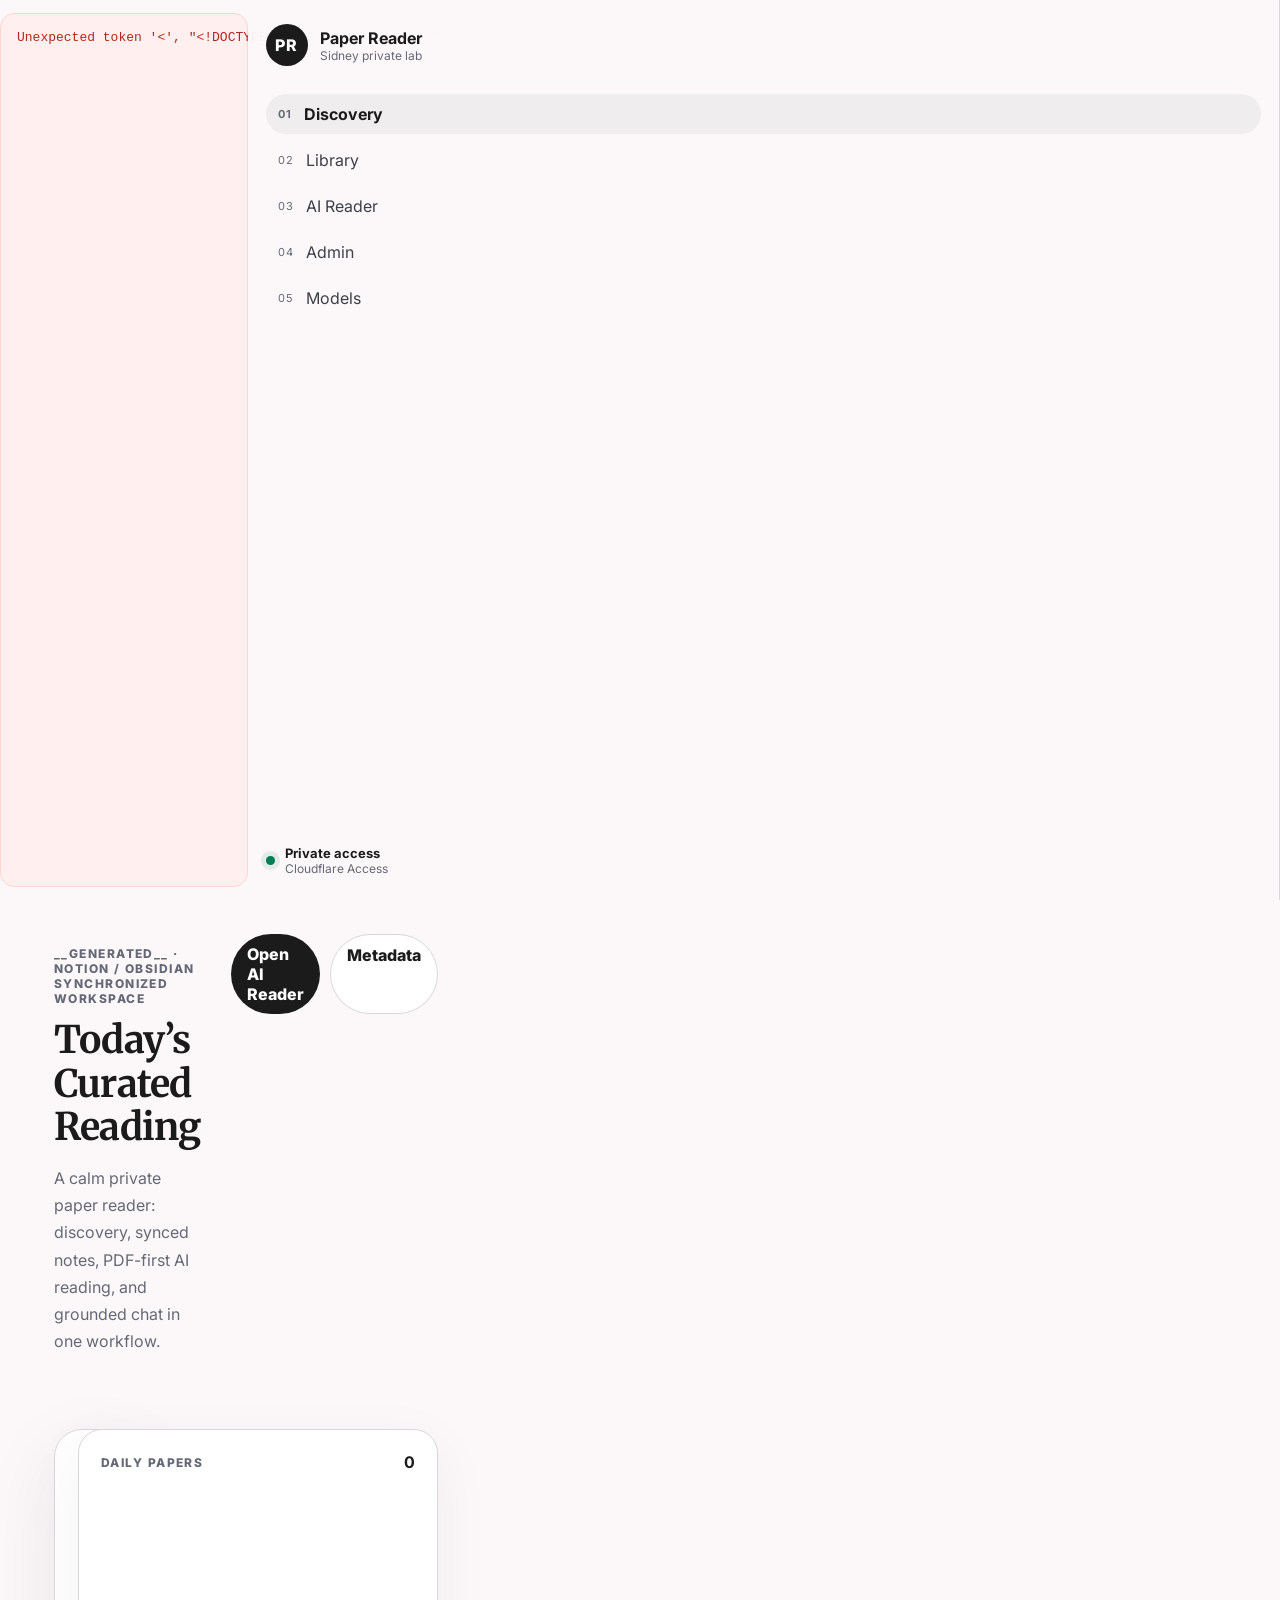
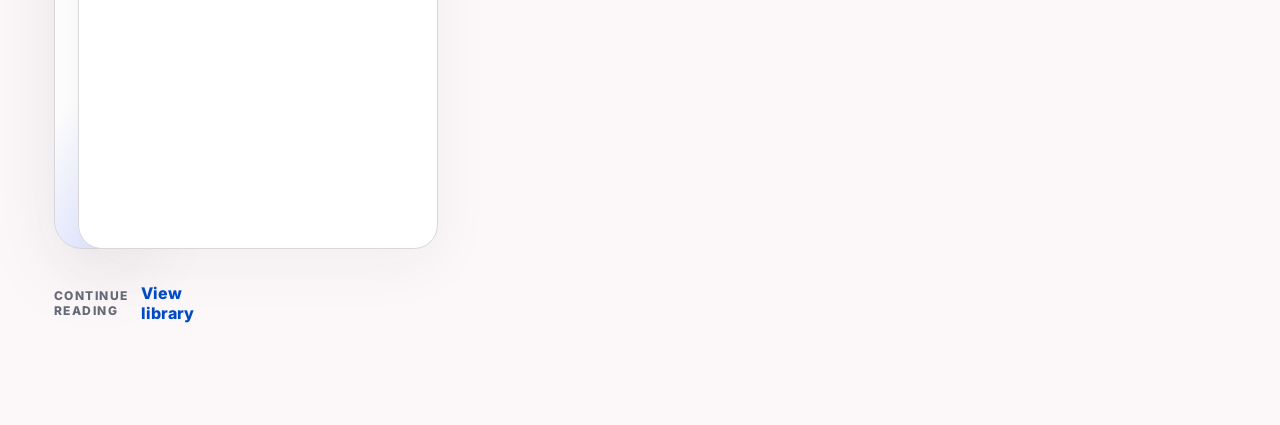
==== commit 404bb13f: "feat: add multi-page AI reader layout" ====
--- a/paper_search/reader_web/index.html
+++ b/paper_search/reader_web/index.html
@@ -4,114 +4,26 @@
   <meta charset="utf-8" />
   <meta name="viewport" content="width=device-width, initial-scale=1" />
   <title>__SITE_TITLE__</title>
-  <link rel="stylesheet" href="assets/style.css?v=stitch-2" />
+  <link rel="stylesheet" href="assets/style.css?v=multi-1" />
 </head>
-<body class="reader-app" data-page="home">
-  <aside class="sidebar">
-    <div class="brand-block">
-      <div class="brand-mark">PR</div>
-      <div><strong>Paper Reader</strong><span>Sidney private lab</span></div>
-    </div>
-    <nav class="side-nav" aria-label="Reader navigation">
-      <button class="side-link active" data-view="discovery-view"><span>01</span>Discovery</button>
-      <button class="side-link" data-view="library-view"><span>02</span>Library</button>
-      <button class="side-link" data-view="ai-view"><span>03</span>AI Studio</button>
-      <button class="side-link" data-view="admin-view"><span>04</span>Admin</button>
-      <button class="side-link" data-view="settings-view"><span>05</span>Models</button>
-    </nav>
-    <div class="sidebar-foot">
-      <span class="live-dot"></span>
-      <div><strong>Private access</strong><small>Cloudflare Access · __PROFILE__</small></div>
-    </div>
-  </aside>
-
+<body class="reader-app" data-page="discovery">
+  <aside class="sidebar" data-nav></aside>
   <main class="main-frame">
     <header class="masthead">
       <div>
-        <p class="eyebrow">__GENERATED__ · Notion synchronized workspace</p>
+        <p class="eyebrow">__GENERATED__ · Notion / Obsidian synchronized workspace</p>
         <h1>Today’s Curated Reading</h1>
-        <p class="lead">A calm, typography-first reader for papers, full-text context, AI questions, ranking and daily research triage.</p>
+        <p class="lead">A calm private paper reader: discovery, synced notes, PDF-first AI reading, and grounded chat in one workflow.</p>
       </div>
-      <div class="mast-actions">
-        <button class="icon-btn" data-view-target="ai-view">Ask AI</button>
-        <a class="icon-btn ghost" href="data/papers.json">Metadata</a>
-      </div>
+      <div class="mast-actions"><a class="icon-btn" href="ai.html">Open AI Reader</a><a class="icon-btn ghost" href="data/papers.json">Metadata</a></div>
     </header>
-
     <section class="stats-strip" id="metrics"></section>
-
-    <section id="discovery-view" class="view active">
-      <div class="editorial-grid">
-        <article id="hero-paper" class="hero-paper"></article>
-        <aside class="today-column">
-          <div class="section-head"><span>Daily papers</span><strong id="today-count">0</strong></div>
-          <div id="daily-list" class="daily-list"></div>
-        </aside>
-      </div>
-      <section class="continue-section">
-        <div class="section-head"><span>Continue reading</span><button class="text-action" data-view-target="library-view">View library</button></div>
-        <div id="continue-grid" class="continue-grid"></div>
-      </section>
+    <section class="editorial-grid">
+      <article id="hero-paper" class="hero-paper"></article>
+      <aside class="today-column"><div class="section-head"><span>Daily papers</span><strong id="today-count">0</strong></div><div id="daily-list" class="daily-list"></div></aside>
     </section>
-
-    <section id="library-view" class="view">
-      <div class="library-toolbar">
-        <div><p class="eyebrow">Paper Library Archive</p><h2>Library</h2></div>
-        <div class="filters">
-          <input id="search" placeholder="Search title, abstract, tags…" />
-          <select id="topic-filter"><option value="">All topics</option></select>
-          <select id="source-filter"><option value="">All sources</option></select>
-        </div>
-      </div>
-      <div id="paper-grid" class="paper-grid"></div>
-    </section>
-
-    <section id="ai-view" class="view">
-      <div class="ai-shell">
-        <section class="ai-paper-context">
-          <p class="eyebrow">Read in Context</p>
-          <h2>AI Reading Terminal</h2>
-          <p>Ask across the whole library. The backend keeps model keys server-side and assembles grounded paper context.</p>
-          <div class="prompt-row">
-            <button class="prompt-chip" data-prompt="哪些论文和 BBQ / FrenchBBQ / MultilingualBBQ 最相关？请按相关性排序。">BBQ 相关论文</button>
-            <button class="prompt-chip" data-prompt="请按和我的 LLM bias 博士课题相关性排序推荐 5 篇论文，并解释原因。">PhD relevance ranking</button>
-            <button class="prompt-chip" data-prompt="今天最值得精读的论文是哪几篇？请给中文理由。">今日精读建议</button>
-            <button class="prompt-chip" data-prompt="从当前 library 中提炼一个 related work 结构，中文说明每组论文的作用。">Related work map</button>
-          </div>
-        </section>
-        <section class="chat-card">
-          <div class="chat-top"><span id="chat-status" class="status-pill">ready</span><span>Global library mode</span></div>
-          <div id="chat-log" class="chat-log"><div class="bubble assistant">你好，我会像 Claude/ChatGPT 一样读取你的论文库。可以问中文，我会基于 paper metadata/fulltext context 回答。</div></div>
-          <form id="chat-form" class="floating-composer">
-            <textarea id="chat-question" placeholder="Tapez un message… / 用中文问你的论文库" rows="2"></textarea>
-            <button type="submit">Ask</button>
-          </form>
-        </section>
-      </div>
-    </section>
-
-    <section id="admin-view" class="view">
-      <div class="settings-card admin-card">
-        <p class="eyebrow">Operations</p><h2>Sync dashboard</h2>
-        <p>这些按钮先作为 UI scaffold；下一步会接入后端 job API：update arXiv / ACL / Scholar、extract fulltext/figures、regenerate site。</p>
-        <div class="action-grid">
-          <button disabled>Update arXiv</button><button disabled>Update ACL</button><button disabled>Update Scholar</button><button disabled>Update All</button>
-          <button disabled>Extract fulltext</button><button disabled>Extract figures</button><button disabled>Regenerate site</button><button disabled>Run ranking</button>
-        </div>
-      </div>
-    </section>
-
-    <section id="settings-view" class="view">
-      <div class="settings-card">
-        <p class="eyebrow">Server-side model configuration</p><h2>Models</h2>
-        <p>API key 只存在服务器端；浏览器只选择 provider 和 model name。</p>
-        <div class="settings-grid">
-          <label>Provider<select id="chat-provider"><option value="deepseek">DeepSeek</option><option value="openrouter">OpenRouter</option><option value="openai">OpenAI</option></select></label>
-          <label>Model<input id="chat-model" value="deepseek-v4-flash" /></label>
-        </div>
-      </div>
-    </section>
+    <section class="continue-section"><div class="section-head"><span>Continue reading</span><a class="text-action" href="library.html">View library</a></div><div id="continue-grid" class="continue-grid"></div></section>
   </main>
-  <script src="assets/app.js?v=stitch-2"></script>
+  <script src="assets/app.js?v=multi-1"></script>
 </body>
 </html>
--- a/paper_search/reader_web/assets/style.css
+++ b/paper_search/reader_web/assets/style.css
@@ -1,2 +1,5 @@
-@import url('https://fonts.googleapis.com/css2?family=Inter:wght@400;500;600;700&family=Merriweather:wght@400;700&display=swap');
-:root{color-scheme:light;--bg:#fcf8f9;--surface:#fff;--surface-low:#f6f3f4;--surface-mid:#f0edee;--surface-high:#e5e2e3;--text:#1b1b1c;--muted:#656977;--line:#d9d7dc;--blue:#004ac6;--blue-soft:#dbe1ff;--green:#007d52;--red:#b4271d;--shadow:0 24px 80px rgba(33,36,44,.08)}*{box-sizing:border-box}html{scroll-behavior:smooth}body{margin:0;background:var(--bg);color:var(--text);font-family:Inter,ui-sans-serif,system-ui,-apple-system,"Segoe UI",sans-serif}a{color:inherit;text-decoration:none}button,input,select,textarea{font:inherit}.reader-app{display:grid;grid-template-columns:248px minmax(0,1fr);min-height:100vh}.sidebar{position:sticky;top:0;height:100vh;padding:24px 18px;border-right:1px solid var(--line);background:rgba(252,248,249,.88);backdrop-filter:blur(18px);display:flex;flex-direction:column;gap:28px}.brand-block{display:flex;gap:12px;align-items:center}.brand-mark{width:42px;height:42px;border-radius:50%;background:var(--text);color:#fff;display:grid;place-items:center;font-weight:700;letter-spacing:.08em}.brand-block strong{display:block}.brand-block span,.sidebar-foot small,.eyebrow,.card-meta,.daily-item small{display:block;color:var(--muted);font-size:12px}.side-nav{display:grid;gap:6px}.side-link{border:0;background:transparent;border-radius:999px;padding:10px 12px;text-align:left;color:#3c4048;cursor:pointer;display:flex;gap:12px;align-items:center}.side-link span{font-size:11px;color:var(--muted);letter-spacing:.08em}.side-link.active,.side-link:hover{background:var(--surface-mid);color:var(--text);font-weight:650}.sidebar-foot{margin-top:auto;display:flex;gap:10px;align-items:center;font-size:13px}.live-dot{width:9px;height:9px;border-radius:50%;background:var(--green);box-shadow:0 0 0 5px rgba(0,125,82,.1)}.main-frame{padding:34px 54px 86px;max-width:1440px;width:100%;margin:0 auto}.masthead{display:flex;justify-content:space-between;gap:30px;align-items:flex-start;margin-bottom:28px}.eyebrow{text-transform:uppercase;letter-spacing:.12em;font-weight:700}.masthead h1,.library-toolbar h2,.ai-paper-context h2,.settings-card h2{font-family:Merriweather,serif;font-size:38px;line-height:1.15;margin:8px 0 10px;letter-spacing:-.02em}.lead{max-width:760px;color:var(--muted);font-size:16px;line-height:1.7}.mast-actions{display:flex;gap:10px}.icon-btn,.primary-link,.text-action{border:0;border-radius:999px;background:var(--text);color:#fff;padding:10px 16px;font-weight:700;cursor:pointer}.icon-btn.ghost{background:var(--surface);color:var(--text);border:1px solid var(--line)}.text-action{background:transparent;color:var(--blue);padding:0}.stats-strip{display:grid;grid-template-columns:repeat(4,minmax(0,1fr));gap:14px;margin-bottom:30px}.stat{background:var(--surface);border:1px solid var(--line);padding:18px;border-radius:18px}.stat strong{display:block;font-size:30px;font-family:Merriweather,serif}.stat span{display:block;font-weight:700}.stat small{color:var(--muted)}.view{display:none}.view.active{display:block}.editorial-grid{display:grid;grid-template-columns:minmax(0,1fr) 360px;gap:24px}.hero-paper{min-height:420px;background:linear-gradient(135deg,#fff 0,#fff 58%,var(--blue-soft));border:1px solid var(--line);border-radius:28px;padding:42px;display:flex;flex-direction:column;justify-content:flex-end;box-shadow:var(--shadow)}.hero-paper h2{font-family:Merriweather,serif;font-size:34px;line-height:1.22;max-width:780px;margin:10px 0}.hero-paper p{font-size:17px;line-height:1.75;color:#3f4450;max-width:840px}.hero-footer{display:flex;justify-content:space-between;gap:14px;align-items:center;margin-top:22px;color:var(--muted)}.today-column,.settings-card,.chat-card,.mini-panel{background:var(--surface);border:1px solid var(--line);border-radius:24px;padding:22px;box-shadow:0 16px 60px rgba(33,36,44,.05)}.section-head{display:flex;align-items:center;justify-content:space-between;gap:12px;margin-bottom:16px}.section-head span:first-child{text-transform:uppercase;letter-spacing:.12em;color:var(--muted);font-size:12px;font-weight:800}.daily-list{display:grid;gap:4px}.daily-item{display:grid;grid-template-columns:34px 1fr;gap:10px;padding:14px 0;border-bottom:1px solid var(--line)}.daily-item span{color:var(--blue);font-weight:800}.daily-item strong{font-family:Merriweather,serif;line-height:1.35}.daily-item small{grid-column:2}.continue-section{margin-top:34px}.continue-grid,.paper-grid{display:grid;grid-template-columns:repeat(3,minmax(0,1fr));gap:16px}.small-card,.paper-card{background:var(--surface);border:1px solid var(--line);border-radius:20px;padding:22px;min-height:220px;display:flex;flex-direction:column;transition:.18s ease}.small-card:hover,.paper-card:hover{transform:translateY(-2px);border-color:#b9c1d4}.card-meta{display:flex;justify-content:space-between;gap:10px;text-transform:uppercase;letter-spacing:.08em}.small-card h3,.paper-card h3{font-family:Merriweather,serif;font-size:19px;line-height:1.35;margin:18px 0 10px}.small-card p,.paper-card p{color:#4c5260;line-height:1.65;margin:0 0 auto}.tag-row{display:flex;gap:6px;flex-wrap:wrap;margin-top:18px}.tag-row em,.meta-list em{font-style:normal;font-size:11px;background:var(--surface-mid);border-radius:999px;padding:4px 8px;color:#48505e}.library-toolbar{display:flex;justify-content:space-between;gap:20px;align-items:flex-end;margin-bottom:22px}.filters{display:flex;gap:10px;flex-wrap:wrap;justify-content:flex-end}.filters input,.filters select,.settings-grid input,.settings-grid select{border:1px solid var(--line);background:#fff;border-radius:12px;padding:11px 12px;min-width:180px}.paper-grid{grid-template-columns:repeat(3,minmax(0,1fr))}.ai-shell{display:grid;grid-template-columns:360px minmax(0,1fr);gap:24px}.ai-paper-context{padding:22px}.ai-paper-context h2{font-size:32px}.ai-paper-context p{line-height:1.7;color:var(--muted)}.prompt-row{display:flex;gap:8px;flex-wrap:wrap;margin-top:18px}.prompt-row.vertical{display:grid}.prompt-chip{border:1px solid var(--line);background:var(--surface-low);border-radius:999px;padding:9px 12px;cursor:pointer;color:#333;text-align:left}.prompt-chip:hover{border-color:var(--blue);color:var(--blue)}.chat-card{min-height:620px;display:flex;flex-direction:column}.chat-top{display:flex;justify-content:space-between;color:var(--muted);font-size:13px}.status-pill{border-radius:999px;background:#e8f7ef;color:var(--green);padding:4px 9px;font-size:12px;font-weight:800}.chat-log{flex:1;overflow:auto;padding:18px 0;display:flex;flex-direction:column;gap:12px}.bubble{max-width:82%;border:1px solid var(--line);background:var(--surface-low);padding:13px 15px;border-radius:18px;line-height:1.65;white-space:pre-wrap}.bubble.user{align-self:flex-end;background:var(--text);color:#fff}.bubble.error{background:#fff0ef;color:var(--red)}.floating-composer{display:flex;gap:10px;background:#fff;border:1px solid var(--line);border-radius:26px;padding:10px;box-shadow:0 18px 55px rgba(33,36,44,.10)}.floating-composer textarea{flex:1;border:0;outline:0;resize:none;min-height:44px;padding:10px;background:transparent}.floating-composer button,.action-grid button{border:0;border-radius:999px;background:var(--green);color:#fff;padding:10px 18px;font-weight:800;cursor:pointer}.settings-grid,.action-grid{display:grid;grid-template-columns:repeat(2,minmax(0,1fr));gap:16px;margin-top:22px}.settings-grid label{display:grid;gap:8px;color:var(--muted);font-weight:700}.action-grid button{background:var(--surface-mid);color:var(--muted);cursor:not-allowed}.empty,.fatal{background:#fff0ef;color:var(--red);border:1px solid #ffd5d0;border-radius:14px;padding:16px}.back-link{font-weight:800;color:var(--blue)}.toc-card{display:grid;gap:8px;margin-top:20px}.toc-card span{font-size:12px;color:var(--muted);letter-spacing:.12em;text-transform:uppercase;font-weight:800}.toc-card a{padding:8px 0;color:#444}.reading-frame{padding-bottom:220px}.reading-hero{max-width:980px;margin:20px auto 32px}.reading-hero h1{font-family:Merriweather,serif;font-size:42px;line-height:1.18;letter-spacing:-.02em;margin:10px 0 16px}.reading-hero p{color:var(--muted);line-height:1.7}.reading-layout{display:grid;grid-template-columns:minmax(0,780px) 320px;gap:54px;align-items:start;justify-content:center}.reading-column{background:var(--surface);border:1px solid var(--line);border-radius:28px;padding:44px}.content-section{scroll-margin-top:24px;border-bottom:1px solid var(--line);padding-bottom:28px;margin-bottom:30px}.content-section:last-child{border-bottom:0;margin-bottom:0}.content-section h2{font-family:Merriweather,serif;font-size:24px;margin:0 0 16px}.content-section p{font-family:Merriweather,serif;font-size:17px;line-height:1.85;color:#30323a;white-space:pre-wrap}.insight-column{position:sticky;top:24px;display:grid;gap:16px}.meta-list{display:grid;grid-template-columns:90px 1fr;gap:10px;margin:12px 0 0}.meta-list dt{color:var(--muted);font-size:12px;text-transform:uppercase;letter-spacing:.08em}.meta-list dd{margin:0}.bottom-chat{grid-column:2;position:relative;padding:18px 54px 22px;background:linear-gradient(transparent,rgba(252,248,249,.94) 22%,rgba(252,248,249,.98));display:grid;gap:10px;z-index:20}.paper-chat-log{display:none;max-height:150px;width:min(900px,100%);margin:0 auto;flex:none}.paper-composer{width:min(900px,100%);margin:0 auto}.paper-page .bubble{font-size:14px}.paper-page .sidebar{background:rgba(252,248,249,.94)}@media(max-width:1100px){.reader-app{grid-template-columns:1fr}.sidebar{position:relative;height:auto;border-right:0;border-bottom:1px solid var(--line)}.side-nav{grid-template-columns:repeat(5,minmax(0,1fr))}.main-frame{padding:24px}.editorial-grid,.ai-shell,.reading-layout{grid-template-columns:1fr}.stats-strip,.continue-grid,.paper-grid{grid-template-columns:repeat(2,minmax(0,1fr))}.bottom-chat{grid-column:1;padding:14px 20px}.insight-column{position:relative;top:auto}}@media(max-width:720px){.masthead,.library-toolbar{display:block}.stats-strip,.continue-grid,.paper-grid,.settings-grid,.action-grid{grid-template-columns:1fr}.hero-paper{padding:26px;min-height:320px}.hero-paper h2,.reading-hero h1{font-size:28px}.side-nav{grid-template-columns:1fr}.filters{justify-content:stretch}.filters input,.filters select{width:100%}.reading-column{padding:24px}.bottom-chat{position:relative}.reader-app.paper-page{display:block}}
+@import url('https://fonts.googleapis.com/css2?family=Inter:wght@400;500;600;700;800&family=Merriweather:wght@400;700;900&display=swap');
+:root{color-scheme:light;--bg:#fcf8f9;--surface:#fff;--surface-low:#f6f3f4;--surface-mid:#f0edee;--surface-high:#e5e2e3;--text:#1b1b1c;--muted:#656977;--line:#d9d7dc;--blue:#004ac6;--blue-soft:#dbe1ff;--green:#007d52;--red:#b4271d;--shadow:0 24px 80px rgba(33,36,44,.08)}*{box-sizing:border-box}html{scroll-behavior:smooth}body{margin:0;background:var(--bg);color:var(--text);font-family:Inter,ui-sans-serif,system-ui,-apple-system,"Segoe UI",sans-serif}a{color:inherit;text-decoration:none}button,input,select,textarea{font:inherit}.hidden{display:none!important}.reader-app{display:grid;grid-template-columns:248px minmax(0,1fr);min-height:100vh}.sidebar{position:sticky;top:0;height:100vh;padding:24px 18px;border-right:1px solid var(--line);background:rgba(252,248,249,.9);backdrop-filter:blur(18px);display:flex;flex-direction:column;gap:28px}.brand-block{display:flex;gap:12px;align-items:center}.brand-mark{width:42px;height:42px;border-radius:50%;background:var(--text);color:#fff;display:grid;place-items:center;font-weight:800;letter-spacing:.08em}.brand-block strong{display:block}.brand-block span,.sidebar-foot small,.eyebrow,.card-meta,.daily-item small{display:block;color:var(--muted);font-size:12px}.side-nav{display:grid;gap:6px}.side-link{border:0;background:transparent;border-radius:999px;padding:10px 12px;text-align:left;color:#3c4048;display:flex;gap:12px;align-items:center}.side-link span{font-size:11px;color:var(--muted);letter-spacing:.08em}.side-link.active,.side-link:hover{background:var(--surface-mid);color:var(--text);font-weight:700}.sidebar-foot{margin-top:auto;display:flex;gap:10px;align-items:center;font-size:13px}.live-dot{width:9px;height:9px;border-radius:50%;background:var(--green);box-shadow:0 0 0 5px rgba(0,125,82,.1)}.main-frame{padding:34px 54px 86px;max-width:1440px;width:100%;margin:0 auto}.masthead{display:flex;justify-content:space-between;gap:30px;align-items:flex-start;margin-bottom:28px}.masthead.compact{margin-bottom:18px}.eyebrow{text-transform:uppercase;letter-spacing:.12em;font-weight:800}.masthead h1,.library-toolbar h2,.settings-card h2{font-family:Merriweather,serif;font-size:38px;line-height:1.15;margin:8px 0 10px;letter-spacing:-.02em}.lead{max-width:780px;color:var(--muted);font-size:16px;line-height:1.7}.mast-actions{display:flex;gap:10px}.icon-btn,.primary-link,.text-action{border:0;border-radius:999px;background:var(--text);color:#fff;padding:10px 16px;font-weight:800;cursor:pointer}.icon-btn.ghost{background:var(--surface);color:var(--text);border:1px solid var(--line)}.text-action{background:transparent;color:var(--blue);padding:0}.stats-strip{display:grid;grid-template-columns:repeat(4,minmax(0,1fr));gap:14px;margin-bottom:30px}.stat{background:var(--surface);border:1px solid var(--line);padding:18px;border-radius:18px}.stat strong{display:block;font-size:30px;font-family:Merriweather,serif}.stat span{display:block;font-weight:700}.stat small{color:var(--muted)}.editorial-grid{display:grid;grid-template-columns:minmax(0,1fr) 360px;gap:24px}.hero-paper{min-height:420px;background:linear-gradient(135deg,#fff 0,#fff 58%,var(--blue-soft));border:1px solid var(--line);border-radius:28px;padding:42px;display:flex;flex-direction:column;justify-content:flex-end;box-shadow:var(--shadow)}.hero-paper h2{font-family:Merriweather,serif;font-size:34px;line-height:1.22;max-width:780px;margin:10px 0}.hero-paper p{font-size:17px;line-height:1.75;color:#3f4450;max-width:840px}.hero-footer{display:flex;justify-content:space-between;gap:14px;align-items:center;margin-top:22px;color:var(--muted)}.today-column,.settings-card,.mini-panel{background:var(--surface);border:1px solid var(--line);border-radius:24px;padding:22px;box-shadow:0 16px 60px rgba(33,36,44,.05)}.section-head{display:flex;align-items:center;justify-content:space-between;gap:12px;margin-bottom:16px}.section-head span:first-child{text-transform:uppercase;letter-spacing:.12em;color:var(--muted);font-size:12px;font-weight:800}.daily-list{display:grid;gap:4px}.daily-item{display:grid;grid-template-columns:34px 1fr;gap:10px;padding:14px 0;border-bottom:1px solid var(--line)}.daily-item span{color:var(--blue);font-weight:800}.daily-item strong{font-family:Merriweather,serif;line-height:1.35}.daily-item small{grid-column:2}.continue-section{margin-top:34px}.continue-grid,.paper-grid{display:grid;grid-template-columns:repeat(3,minmax(0,1fr));gap:16px}.small-card,.paper-card{background:var(--surface);border:1px solid var(--line);border-radius:20px;padding:22px;min-height:220px;display:flex;flex-direction:column;transition:.18s ease}.small-card:hover,.paper-card:hover{transform:translateY(-2px);border-color:#b9c1d4}.card-meta{display:flex;justify-content:space-between;gap:10px;text-transform:uppercase;letter-spacing:.08em}.small-card h3,.paper-card h3{font-family:Merriweather,serif;font-size:19px;line-height:1.35;margin:18px 0 10px}.small-card p,.paper-card p{color:#4c5260;line-height:1.65;margin:0 0 auto}.tag-row{display:flex;gap:6px;flex-wrap:wrap;margin-top:18px}.tag-row em,.meta-list em{font-style:normal;font-size:11px;background:var(--surface-mid);border-radius:999px;padding:4px 8px;color:#48505e}.library-toolbar{display:flex;justify-content:flex-end;gap:20px;align-items:flex-end;margin-bottom:22px}.filters{display:flex;gap:10px;flex-wrap:wrap;justify-content:flex-end}.filters input,.filters select,.settings-grid input,.settings-grid select,.full-input,.chat-config input,.chat-config select{border:1px solid var(--line);background:#fff;border-radius:12px;padding:11px 12px;min-width:180px}.settings-grid,.action-grid{display:grid;grid-template-columns:repeat(2,minmax(0,1fr));gap:16px;margin-top:22px}.settings-grid label{display:grid;gap:8px;color:var(--muted);font-weight:700}.action-grid button{border:0;border-radius:999px;background:var(--surface-mid);color:var(--muted);padding:12px 18px;font-weight:800;cursor:not-allowed}.empty,.fatal{background:#fff0ef;color:var(--red);border:1px solid #ffd5d0;border-radius:14px;padding:16px}.back-link{font-weight:800;color:var(--blue)}
+/* AI three-column reader */.ai-reader-app{grid-template-columns:300px minmax(420px,1fr) 360px;height:100vh;overflow:hidden}.reader-left,.reader-chat{height:100vh;overflow:auto;background:rgba(252,248,249,.94);border-right:1px solid var(--line);padding:22px;display:flex;flex-direction:column;gap:18px}.reader-chat{border-right:0;border-left:1px solid var(--line);background:var(--surface-low)}.left-panel,.chat-config{background:var(--surface);border:1px solid var(--line);border-radius:20px;padding:16px;display:grid;gap:10px}.paper-list-panel{min-height:0;flex:1}.ai-paper-list{display:grid;gap:8px;overflow:auto}.ai-paper-item{border:1px solid transparent;background:transparent;border-radius:14px;padding:12px;text-align:left;display:grid;gap:4px;cursor:pointer}.ai-paper-item:hover,.ai-paper-item.active{background:var(--surface-mid);border-color:var(--line)}.ai-paper-item strong{font-family:Merriweather,serif;font-size:14px;line-height:1.35}.ai-paper-item span,.ai-paper-item small{color:var(--muted);font-size:12px}.reader-center{height:100vh;overflow:auto;padding:24px 28px 34px}.ai-paper-header{margin:0 auto 18px;max-width:980px}.ai-paper-header h1{font-family:Merriweather,serif;font-size:30px;line-height:1.2;margin:8px 0 10px}.ai-paper-header p{color:var(--muted);line-height:1.5}.pdf-shell{max-width:980px;margin:0 auto;background:var(--surface);border:1px solid var(--line);border-radius:24px;overflow:hidden;box-shadow:var(--shadow)}.pdf-toolbar{height:58px;padding:10px 14px;border-bottom:1px solid var(--line);display:flex;justify-content:space-between;gap:12px;align-items:center}.pdf-toolbar strong{display:block}.pdf-toolbar span{font-size:12px;color:var(--muted)}.pdf-actions{display:flex;gap:8px;align-items:center}.tiny{border:1px solid var(--line);background:var(--surface-low);border-radius:999px;padding:7px 11px;font-size:12px;font-weight:800;cursor:pointer}.tiny.active{background:var(--text);color:#fff}.tiny.ghost{color:var(--blue);background:#fff}#pdf-frame{width:100%;height:calc(100vh - 230px);min-height:560px;border:0;background:#f3f3f3}.synced-note{padding:34px;min-height:560px}.reader-chat .prompt-row{margin:0}.prompt-row{display:flex;gap:8px;flex-wrap:wrap;margin-top:18px}.prompt-row.vertical{display:grid}.prompt-chip{border:1px solid var(--line);background:var(--surface);border-radius:999px;padding:9px 12px;cursor:pointer;color:#333;text-align:left}.prompt-chip:hover{border-color:var(--blue);color:var(--blue)}.chat-log{flex:1;overflow:auto;padding:6px 0;display:flex;flex-direction:column;gap:12px}.bubble{max-width:92%;border:1px solid var(--line);background:var(--surface);padding:13px 15px;border-radius:18px;line-height:1.65;white-space:pre-wrap}.bubble.user{align-self:flex-end;background:var(--text);color:#fff}.bubble.error{background:#fff0ef;color:var(--red)}.floating-composer{display:flex;gap:10px;background:#fff;border:1px solid var(--line);border-radius:24px;padding:10px;box-shadow:0 18px 55px rgba(33,36,44,.10)}.floating-composer textarea{flex:1;border:0;outline:0;resize:none;min-height:46px;padding:10px;background:transparent}.floating-composer button{border:0;border-radius:999px;background:var(--green);color:#fff;padding:10px 18px;font-weight:800;cursor:pointer}.chat-config{grid-template-columns:1fr}.chat-config select,.chat-config input{width:100%;min-width:0}
+/* simple paper page */.reading-hero{max-width:980px;margin:20px auto 32px}.reading-hero h1{font-family:Merriweather,serif;font-size:42px;line-height:1.18;letter-spacing:-.02em;margin:10px 0 16px}.reading-hero p{color:var(--muted);line-height:1.7}.reading-layout{display:grid;grid-template-columns:minmax(0,780px) 320px;gap:54px;align-items:start;justify-content:center}.reading-column{background:var(--surface);border:1px solid var(--line);border-radius:28px;padding:44px}.content-section{scroll-margin-top:24px;border-bottom:1px solid var(--line);padding-bottom:28px;margin-bottom:30px}.content-section:last-child{border-bottom:0;margin-bottom:0}.content-section h2{font-family:Merriweather,serif;font-size:24px;margin:0 0 16px}.content-section p{font-family:Merriweather,serif;font-size:17px;line-height:1.85;color:#30323a;white-space:pre-wrap}.insight-column{position:sticky;top:24px;display:grid;gap:16px}.meta-list{display:grid;grid-template-columns:90px 1fr;gap:10px;margin:12px 0 0}.meta-list dt{color:var(--muted);font-size:12px;text-transform:uppercase;letter-spacing:.08em}.meta-list dd{margin:0}.status-pill{border-radius:999px;background:#e8f7ef;color:var(--green);padding:4px 9px;font-size:12px;font-weight:800}
+@media(max-width:1200px){.ai-reader-app{grid-template-columns:260px minmax(0,1fr)}.reader-chat{grid-column:1/3;height:42vh;border-left:0;border-top:1px solid var(--line)}.reader-center{height:58vh}.reader-left{height:58vh}}@media(max-width:900px){.reader-app,.ai-reader-app{display:block;height:auto;overflow:auto}.sidebar,.reader-left,.reader-chat{position:relative;height:auto;border-right:0;border-bottom:1px solid var(--line)}.main-frame,.reader-center{padding:24px}.editorial-grid,.reading-layout{grid-template-columns:1fr}.stats-strip,.continue-grid,.paper-grid{grid-template-columns:repeat(2,minmax(0,1fr))}.insight-column{position:relative;top:auto}#pdf-frame{height:560px}}@media(max-width:680px){.masthead,.library-toolbar{display:block}.stats-strip,.continue-grid,.paper-grid,.settings-grid,.action-grid{grid-template-columns:1fr}.hero-paper{padding:26px;min-height:320px}.hero-paper h2,.reading-hero h1{font-size:28px}.filters{justify-content:stretch}.filters input,.filters select{width:100%}.reading-column{padding:24px}}
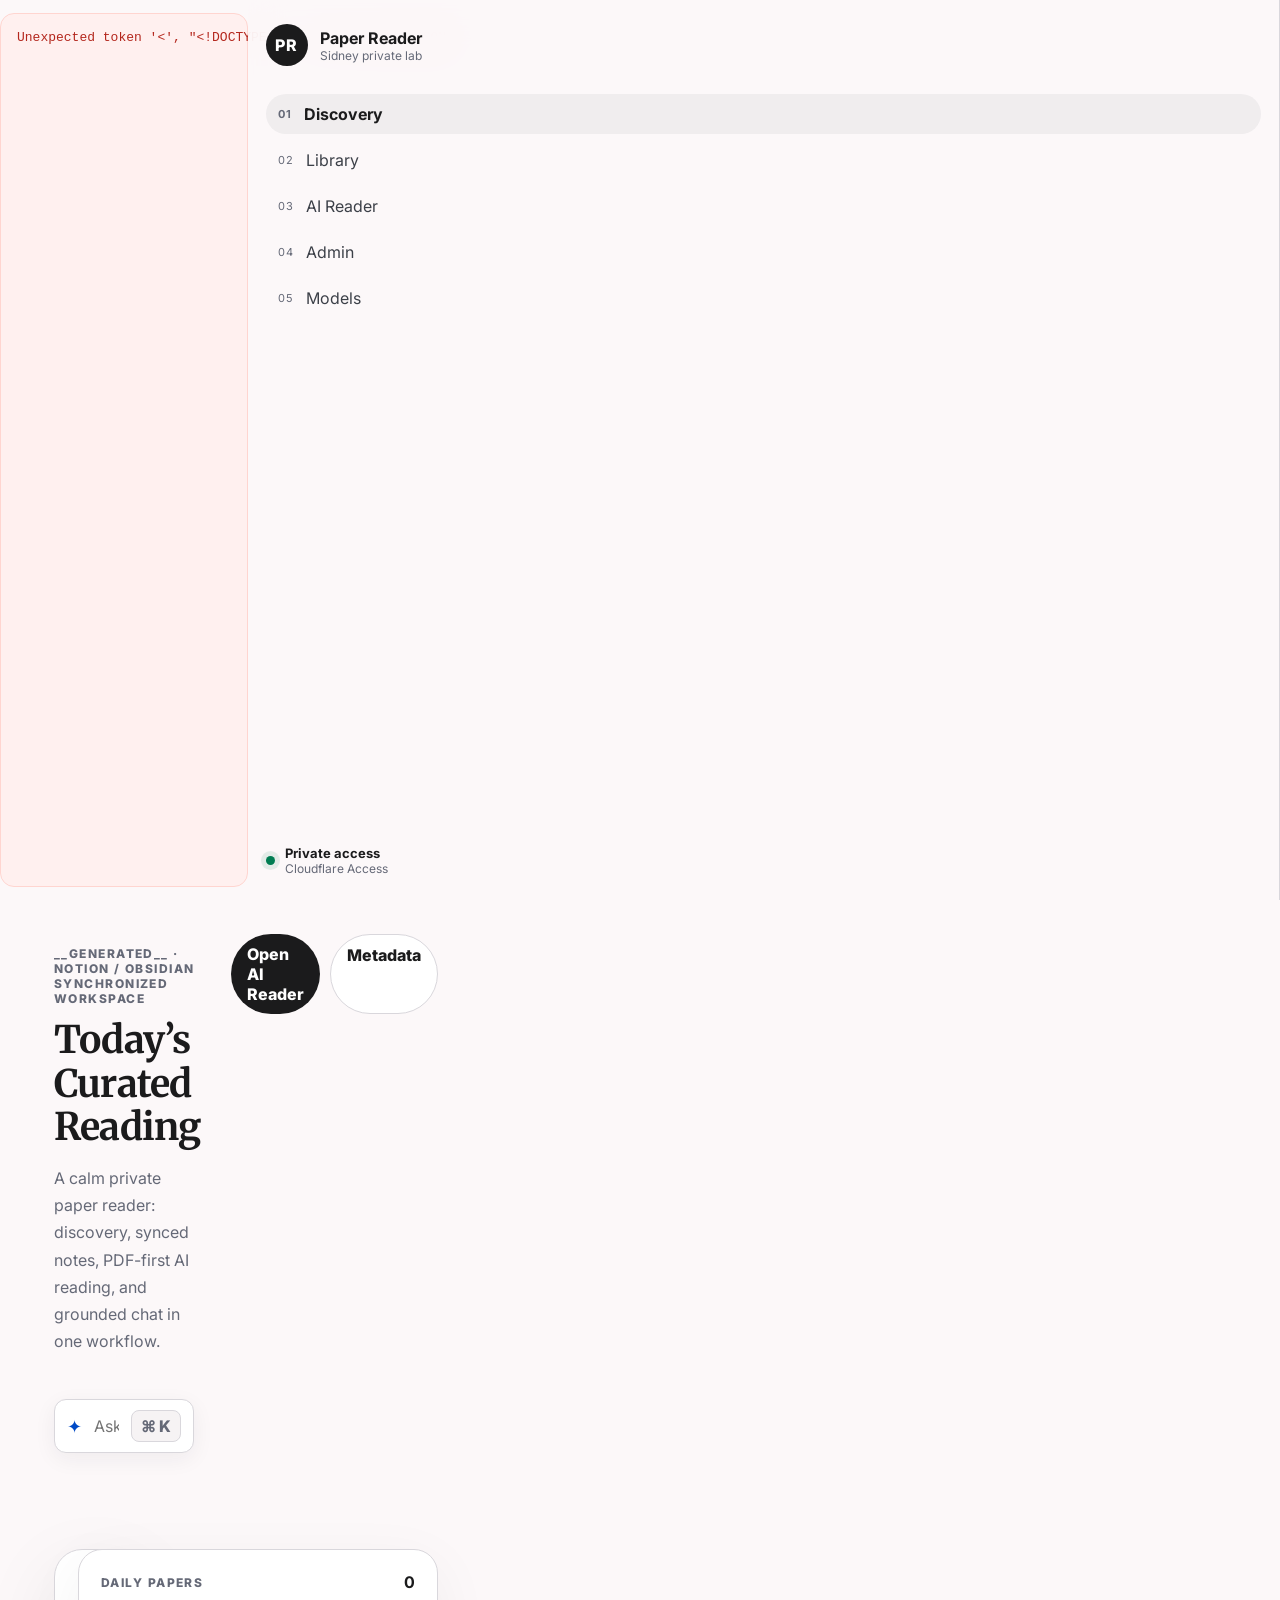
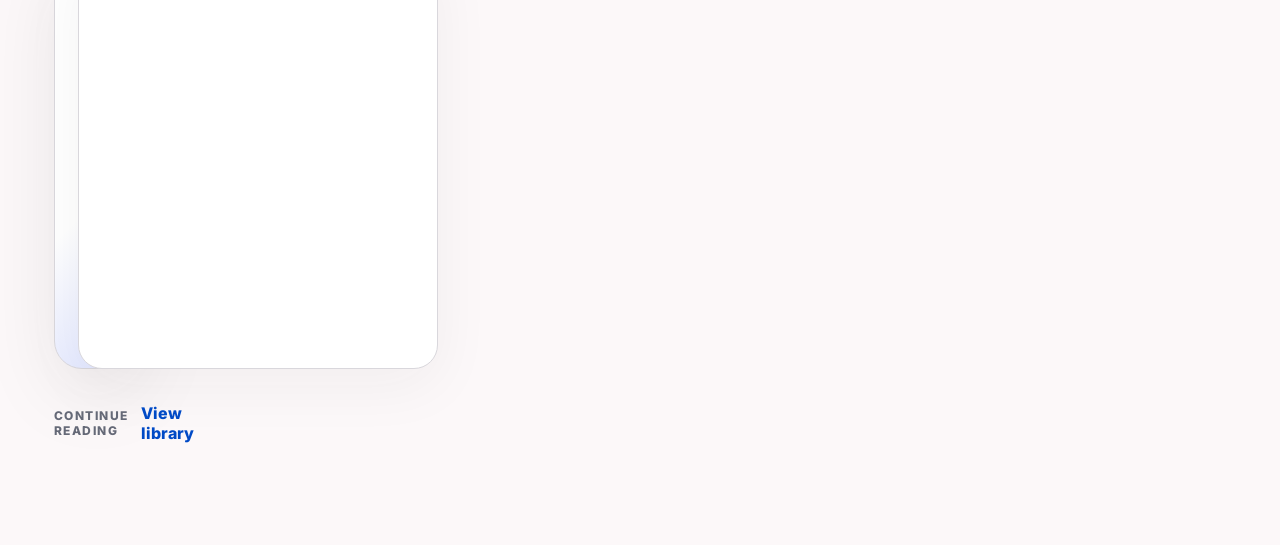
==== commit b762fbd4: "feat: add LLM library reranking search" ====
--- a/paper_search/reader_web/index.html
+++ b/paper_search/reader_web/index.html
@@ -17,6 +17,15 @@
       </div>
       <div class="mast-actions"><a class="icon-btn" href="ai.html">Open AI Reader</a><a class="icon-btn ghost" href="data/papers.json">Metadata</a></div>
     </header>
+    <section class="llm-find-panel" data-rank-box>
+      <form class="llm-find-form" data-rank-form>
+        <span class="sparkle">✦</span>
+        <input id="rank-query" data-rank-query placeholder="Ask AI to find papers or update library... / 例如：找和 FrenchBBQ 多语言偏见评测最相关的论文" />
+        <button type="submit" class="kbd-btn">⌘ K</button>
+      </form>
+      <div class="rank-status" data-rank-status></div>
+      <div class="rank-results" data-rank-results></div>
+    </section>
     <section class="stats-strip" id="metrics"></section>
     <section class="editorial-grid">
       <article id="hero-paper" class="hero-paper"></article>
--- a/paper_search/reader_web/assets/style.css
+++ b/paper_search/reader_web/assets/style.css
@@ -1,5 +1,16 @@
 @import url('https://fonts.googleapis.com/css2?family=Inter:wght@400;500;600;700;800&family=Merriweather:wght@400;700;900&display=swap');
-:root{color-scheme:light;--bg:#fcf8f9;--surface:#fff;--surface-low:#f6f3f4;--surface-mid:#f0edee;--surface-high:#e5e2e3;--text:#1b1b1c;--muted:#656977;--line:#d9d7dc;--blue:#004ac6;--blue-soft:#dbe1ff;--green:#007d52;--red:#b4271d;--shadow:0 24px 80px rgba(33,36,44,.08)}*{box-sizing:border-box}html{scroll-behavior:smooth}body{margin:0;background:var(--bg);color:var(--text);font-family:Inter,ui-sans-serif,system-ui,-apple-system,"Segoe UI",sans-serif}a{color:inherit;text-decoration:none}button,input,select,textarea{font:inherit}.hidden{display:none!important}.reader-app{display:grid;grid-template-columns:248px minmax(0,1fr);min-height:100vh}.sidebar{position:sticky;top:0;height:100vh;padding:24px 18px;border-right:1px solid var(--line);background:rgba(252,248,249,.9);backdrop-filter:blur(18px);display:flex;flex-direction:column;gap:28px}.brand-block{display:flex;gap:12px;align-items:center}.brand-mark{width:42px;height:42px;border-radius:50%;background:var(--text);color:#fff;display:grid;place-items:center;font-weight:800;letter-spacing:.08em}.brand-block strong{display:block}.brand-block span,.sidebar-foot small,.eyebrow,.card-meta,.daily-item small{display:block;color:var(--muted);font-size:12px}.side-nav{display:grid;gap:6px}.side-link{border:0;background:transparent;border-radius:999px;padding:10px 12px;text-align:left;color:#3c4048;display:flex;gap:12px;align-items:center}.side-link span{font-size:11px;color:var(--muted);letter-spacing:.08em}.side-link.active,.side-link:hover{background:var(--surface-mid);color:var(--text);font-weight:700}.sidebar-foot{margin-top:auto;display:flex;gap:10px;align-items:center;font-size:13px}.live-dot{width:9px;height:9px;border-radius:50%;background:var(--green);box-shadow:0 0 0 5px rgba(0,125,82,.1)}.main-frame{padding:34px 54px 86px;max-width:1440px;width:100%;margin:0 auto}.masthead{display:flex;justify-content:space-between;gap:30px;align-items:flex-start;margin-bottom:28px}.masthead.compact{margin-bottom:18px}.eyebrow{text-transform:uppercase;letter-spacing:.12em;font-weight:800}.masthead h1,.library-toolbar h2,.settings-card h2{font-family:Merriweather,serif;font-size:38px;line-height:1.15;margin:8px 0 10px;letter-spacing:-.02em}.lead{max-width:780px;color:var(--muted);font-size:16px;line-height:1.7}.mast-actions{display:flex;gap:10px}.icon-btn,.primary-link,.text-action{border:0;border-radius:999px;background:var(--text);color:#fff;padding:10px 16px;font-weight:800;cursor:pointer}.icon-btn.ghost{background:var(--surface);color:var(--text);border:1px solid var(--line)}.text-action{background:transparent;color:var(--blue);padding:0}.stats-strip{display:grid;grid-template-columns:repeat(4,minmax(0,1fr));gap:14px;margin-bottom:30px}.stat{background:var(--surface);border:1px solid var(--line);padding:18px;border-radius:18px}.stat strong{display:block;font-size:30px;font-family:Merriweather,serif}.stat span{display:block;font-weight:700}.stat small{color:var(--muted)}.editorial-grid{display:grid;grid-template-columns:minmax(0,1fr) 360px;gap:24px}.hero-paper{min-height:420px;background:linear-gradient(135deg,#fff 0,#fff 58%,var(--blue-soft));border:1px solid var(--line);border-radius:28px;padding:42px;display:flex;flex-direction:column;justify-content:flex-end;box-shadow:var(--shadow)}.hero-paper h2{font-family:Merriweather,serif;font-size:34px;line-height:1.22;max-width:780px;margin:10px 0}.hero-paper p{font-size:17px;line-height:1.75;color:#3f4450;max-width:840px}.hero-footer{display:flex;justify-content:space-between;gap:14px;align-items:center;margin-top:22px;color:var(--muted)}.today-column,.settings-card,.mini-panel{background:var(--surface);border:1px solid var(--line);border-radius:24px;padding:22px;box-shadow:0 16px 60px rgba(33,36,44,.05)}.section-head{display:flex;align-items:center;justify-content:space-between;gap:12px;margin-bottom:16px}.section-head span:first-child{text-transform:uppercase;letter-spacing:.12em;color:var(--muted);font-size:12px;font-weight:800}.daily-list{display:grid;gap:4px}.daily-item{display:grid;grid-template-columns:34px 1fr;gap:10px;padding:14px 0;border-bottom:1px solid var(--line)}.daily-item span{color:var(--blue);font-weight:800}.daily-item strong{font-family:Merriweather,serif;line-height:1.35}.daily-item small{grid-column:2}.continue-section{margin-top:34px}.continue-grid,.paper-grid{display:grid;grid-template-columns:repeat(3,minmax(0,1fr));gap:16px}.small-card,.paper-card{background:var(--surface);border:1px solid var(--line);border-radius:20px;padding:22px;min-height:220px;display:flex;flex-direction:column;transition:.18s ease}.small-card:hover,.paper-card:hover{transform:translateY(-2px);border-color:#b9c1d4}.card-meta{display:flex;justify-content:space-between;gap:10px;text-transform:uppercase;letter-spacing:.08em}.small-card h3,.paper-card h3{font-family:Merriweather,serif;font-size:19px;line-height:1.35;margin:18px 0 10px}.small-card p,.paper-card p{color:#4c5260;line-height:1.65;margin:0 0 auto}.tag-row{display:flex;gap:6px;flex-wrap:wrap;margin-top:18px}.tag-row em,.meta-list em{font-style:normal;font-size:11px;background:var(--surface-mid);border-radius:999px;padding:4px 8px;color:#48505e}.library-toolbar{display:flex;justify-content:flex-end;gap:20px;align-items:flex-end;margin-bottom:22px}.filters{display:flex;gap:10px;flex-wrap:wrap;justify-content:flex-end}.filters input,.filters select,.settings-grid input,.settings-grid select,.full-input,.chat-config input,.chat-config select{border:1px solid var(--line);background:#fff;border-radius:12px;padding:11px 12px;min-width:180px}.settings-grid,.action-grid{display:grid;grid-template-columns:repeat(2,minmax(0,1fr));gap:16px;margin-top:22px}.settings-grid label{display:grid;gap:8px;color:var(--muted);font-weight:700}.action-grid button{border:0;border-radius:999px;background:var(--surface-mid);color:var(--muted);padding:12px 18px;font-weight:800;cursor:not-allowed}.empty,.fatal{background:#fff0ef;color:var(--red);border:1px solid #ffd5d0;border-radius:14px;padding:16px}.back-link{font-weight:800;color:var(--blue)}
+:root{color-scheme:light;--bg:#fcf8f9;--surface:#fff;--surface-low:#f6f3f4;--surface-mid:#f0edee;--surface-high:#e5e2e3;--text:#1b1b1c;--muted:#656977;--line:#d9d7dc;--blue:#004ac6;--blue-soft:#dbe1ff;--green:#007d52;--red:#b4271d;--shadow:0 24px 80px rgba(33,36,44,.08)}*{box-sizing:border-box}html{scroll-behavior:smooth}body{margin:0;background:var(--bg);color:var(--text);font-family:Inter,ui-sans-serif,system-ui,-apple-system,"Segoe UI",sans-serif}a{color:inherit;text-decoration:none}button,input,select,textarea{font:inherit}.hidden{display:none!important}.reader-app{display:grid;grid-template-columns:248px minmax(0,1fr);min-height:100vh}.sidebar{position:sticky;top:0;height:100vh;padding:24px 18px;border-right:1px solid var(--line);background:rgba(252,248,249,.9);backdrop-filter:blur(18px);display:flex;flex-direction:column;gap:28px}.brand-block{display:flex;gap:12px;align-items:center}.brand-mark{width:42px;height:42px;border-radius:50%;background:var(--text);color:#fff;display:grid;place-items:center;font-weight:800;letter-spacing:.08em}.brand-block strong{display:block}.brand-block span,.sidebar-foot small,.eyebrow,.card-meta,.daily-item small{display:block;color:var(--muted);font-size:12px}.side-nav{display:grid;gap:6px}.side-link{border:0;background:transparent;border-radius:999px;padding:10px 12px;text-align:left;color:#3c4048;display:flex;gap:12px;align-items:center}.side-link span{font-size:11px;color:var(--muted);letter-spacing:.08em}.side-link.active,.side-link:hover{background:var(--surface-mid);color:var(--text);font-weight:700}.sidebar-foot{margin-top:auto;display:flex;gap:10px;align-items:center;font-size:13px}.live-dot{width:9px;height:9px;border-radius:50%;background:var(--green);box-shadow:0 0 0 5px rgba(0,125,82,.1)}.main-frame{padding:34px 54px 86px;max-width:1440px;width:100%;margin:0 auto}.masthead{display:flex;justify-content:space-between;gap:30px;align-items:flex-start;margin-bottom:28px}.masthead.compact{margin-bottom:18px}.eyebrow{text-transform:uppercase;letter-spacing:.12em;font-weight:800}.masthead h1,.library-toolbar h2,.settings-card h2{font-family:Merriweather,serif;font-size:38px;line-height:1.15;margin:8px 0 10px;letter-spacing:-.02em}.lead{max-width:780px;color:var(--muted);font-size:16px;line-height:1.7}.mast-actions{display:flex;gap:10px}.icon-btn,.primary-link,.text-action{border:0;border-radius:999px;background:var(--text);color:#fff;padding:10px 16px;font-weight:800;cursor:pointer}.icon-btn.ghost{background:var(--surface);color:var(--text);border:1px solid var(--line)}.text-action{background:transparent;color:var(--blue);padding:0}.stats-strip{display:grid;grid-template-columns:repeat(4,minmax(0,1fr));gap:14px;margin-bottom:30px}.stat{background:var(--surface);border:1px solid var(--line);padding:18px;border-radius:18px}.stat strong{display:block;font-size:30px;font-family:Merriweather,serif}.stat span{display:block;font-weight:700}.stat small{color:var(--muted)}.editorial-grid{display:grid;grid-template-columns:minmax(0,1fr) 360px;gap:24px}.hero-paper{min-height:420px;background:linear-gradient(135deg,#fff 0,#fff 58%,var(--blue-soft));border:1px solid var(--line);border-radius:28px;padding:42px;display:flex;flex-direction:column;justify-content:flex-end;box-shadow:var(--shadow)}.hero-paper h2{font-family:Merriweather,serif;font-size:34px;line-height:1.22;max-width:780px;margin:10px 0}.hero-paper p{font-size:17px;line-height:1.75;color:#3f4450;max-width:840px}.hero-footer{display:flex;justify-content:space-between;gap:14px;align-items:center;margin-top:22px;color:var(--muted)}.today-column,.settings-card,.mini-panel{background:var(--surface);border:1px solid var(--line);border-radius:24px;padding:22px;box-shadow:0 16px 60px rgba(33,36,44,.05)}.section-head{display:flex;align-items:center;justify-content:space-between;gap:12px;margin-bottom:16px}.section-head span:first-child{text-transform:uppercase;letter-spacing:.12em;color:var(--muted);font-size:12px;font-weight:800}.daily-list{display:grid;gap:4px}.daily-item{display:grid;grid-template-columns:34px 1fr;gap:10px;padding:14px 0;border-bottom:1px solid var(--line)}.daily-item span{color:var(--blue);font-weight:800}.daily-item strong{font-family:Merriweather,serif;line-height:1.35}.daily-item small{grid-column:2}.continue-section{margin-top:34px}.continue-grid,.paper-grid{display:grid;grid-template-columns:repeat(3,minmax(0,1fr));gap:16px}.small-card,.paper-card{background:var(--surface);border:1px solid var(--line);border-radius:20px;padding:22px;min-height:220px;display:flex;flex-direction:column;transition:.18s ease}.small-card:hover,.paper-card:hover{transform:translateY(-2px);border-color:#b9c1d4}.card-meta{display:flex;justify-content:space-between;gap:10px;text-transform:uppercase;letter-spacing:.08em}.small-card h3,.paper-card h3{font-family:Merriweather,serif;font-size:19px;line-height:1.35;margin:18px 0 10px}.small-card p,.paper-card p{color:#4c5260;line-height:1.65;margin:0 0 auto}.tag-row{display:flex;gap:6px;flex-wrap:wrap;margin-top:18px}.tag-row em,.meta-list em{font-style:normal;font-size:11px;background:var(--surface-mid);border-radius:999px;padding:4px 8px;color:#48505e}.library-toolbar{display:flex;justify-content:flex-end;gap:20px;align-items:flex-end;margin-bottom:22px}.filters{display:flex;gap:10px;flex-wrap:wrap;justify-content:flex-end}.filters input,.filters select,.settings-grid input,.settings-grid select,.full-input,.chat-config input,.chat-config select{border:1px solid var(--line);background:#fff;border-radius:12px;padding:11px 12px;min-width:180px}.settings-grid,.action-grid{display:grid;grid-template-columns:repeat(2,minmax(0,1fr));gap:16px;margin-top:22px}.settings-grid label{display:grid;gap:8px;color:var(--muted);font-weight:700}.action-grid button{border:0;border-radius:999px;background:var(--text);color:#fff;padding:12px 18px;font-weight:800;cursor:pointer}.action-grid button[disabled]{background:var(--surface-mid);color:var(--muted);cursor:not-allowed}.job-list{display:grid;gap:10px}.job-item{border:1px solid var(--line);border-radius:16px;background:var(--surface-low);padding:12px;display:grid;gap:4px;cursor:pointer}.job-item strong{display:flex;justify-content:space-between;gap:10px}.job-item small{color:var(--muted)}.job-output{white-space:pre-wrap;background:#1b1b1c;color:#f7f3f4;border-radius:18px;padding:18px;min-height:180px;max-height:420px;overflow:auto}.empty-log{color:var(--muted)}.empty,.fatal{background:#fff0ef;color:var(--red);border:1px solid #ffd5d0;border-radius:14px;padding:16px}.back-link{font-weight:800;color:var(--blue)}
 /* AI three-column reader */.ai-reader-app{grid-template-columns:300px minmax(420px,1fr) 360px;height:100vh;overflow:hidden}.reader-left,.reader-chat{height:100vh;overflow:auto;background:rgba(252,248,249,.94);border-right:1px solid var(--line);padding:22px;display:flex;flex-direction:column;gap:18px}.reader-chat{border-right:0;border-left:1px solid var(--line);background:var(--surface-low)}.left-panel,.chat-config{background:var(--surface);border:1px solid var(--line);border-radius:20px;padding:16px;display:grid;gap:10px}.paper-list-panel{min-height:0;flex:1}.ai-paper-list{display:grid;gap:8px;overflow:auto}.ai-paper-item{border:1px solid transparent;background:transparent;border-radius:14px;padding:12px;text-align:left;display:grid;gap:4px;cursor:pointer}.ai-paper-item:hover,.ai-paper-item.active{background:var(--surface-mid);border-color:var(--line)}.ai-paper-item strong{font-family:Merriweather,serif;font-size:14px;line-height:1.35}.ai-paper-item span,.ai-paper-item small{color:var(--muted);font-size:12px}.reader-center{height:100vh;overflow:auto;padding:24px 28px 34px}.ai-paper-header{margin:0 auto 18px;max-width:980px}.ai-paper-header h1{font-family:Merriweather,serif;font-size:30px;line-height:1.2;margin:8px 0 10px}.ai-paper-header p{color:var(--muted);line-height:1.5}.pdf-shell{max-width:980px;margin:0 auto;background:var(--surface);border:1px solid var(--line);border-radius:24px;overflow:hidden;box-shadow:var(--shadow)}.pdf-toolbar{height:58px;padding:10px 14px;border-bottom:1px solid var(--line);display:flex;justify-content:space-between;gap:12px;align-items:center}.pdf-toolbar strong{display:block}.pdf-toolbar span{font-size:12px;color:var(--muted)}.pdf-actions{display:flex;gap:8px;align-items:center}.tiny{border:1px solid var(--line);background:var(--surface-low);border-radius:999px;padding:7px 11px;font-size:12px;font-weight:800;cursor:pointer}.tiny.active{background:var(--text);color:#fff}.tiny.ghost{color:var(--blue);background:#fff}#pdf-frame{width:100%;height:calc(100vh - 230px);min-height:560px;border:0;background:#f3f3f3}.synced-note{padding:34px;min-height:560px}.reader-chat .prompt-row{margin:0}.prompt-row{display:flex;gap:8px;flex-wrap:wrap;margin-top:18px}.prompt-row.vertical{display:grid}.prompt-chip{border:1px solid var(--line);background:var(--surface);border-radius:999px;padding:9px 12px;cursor:pointer;color:#333;text-align:left}.prompt-chip:hover{border-color:var(--blue);color:var(--blue)}.chat-log{flex:1;overflow:auto;padding:6px 0;display:flex;flex-direction:column;gap:12px}.bubble{max-width:92%;border:1px solid var(--line);background:var(--surface);padding:13px 15px;border-radius:18px;line-height:1.65;white-space:pre-wrap}.bubble.user{align-self:flex-end;background:var(--text);color:#fff}.bubble.error{background:#fff0ef;color:var(--red)}.floating-composer{display:flex;gap:10px;background:#fff;border:1px solid var(--line);border-radius:24px;padding:10px;box-shadow:0 18px 55px rgba(33,36,44,.10)}.floating-composer textarea{flex:1;border:0;outline:0;resize:none;min-height:46px;padding:10px;background:transparent}.floating-composer button{border:0;border-radius:999px;background:var(--green);color:#fff;padding:10px 18px;font-weight:800;cursor:pointer}.chat-config{grid-template-columns:1fr}.chat-config select,.chat-config input{width:100%;min-width:0}
 /* simple paper page */.reading-hero{max-width:980px;margin:20px auto 32px}.reading-hero h1{font-family:Merriweather,serif;font-size:42px;line-height:1.18;letter-spacing:-.02em;margin:10px 0 16px}.reading-hero p{color:var(--muted);line-height:1.7}.reading-layout{display:grid;grid-template-columns:minmax(0,780px) 320px;gap:54px;align-items:start;justify-content:center}.reading-column{background:var(--surface);border:1px solid var(--line);border-radius:28px;padding:44px}.content-section{scroll-margin-top:24px;border-bottom:1px solid var(--line);padding-bottom:28px;margin-bottom:30px}.content-section:last-child{border-bottom:0;margin-bottom:0}.content-section h2{font-family:Merriweather,serif;font-size:24px;margin:0 0 16px}.content-section p{font-family:Merriweather,serif;font-size:17px;line-height:1.85;color:#30323a;white-space:pre-wrap}.insight-column{position:sticky;top:24px;display:grid;gap:16px}.meta-list{display:grid;grid-template-columns:90px 1fr;gap:10px;margin:12px 0 0}.meta-list dt{color:var(--muted);font-size:12px;text-transform:uppercase;letter-spacing:.08em}.meta-list dd{margin:0}.status-pill{border-radius:999px;background:#e8f7ef;color:var(--green);padding:4px 9px;font-size:12px;font-weight:800}
 @media(max-width:1200px){.ai-reader-app{grid-template-columns:260px minmax(0,1fr)}.reader-chat{grid-column:1/3;height:42vh;border-left:0;border-top:1px solid var(--line)}.reader-center{height:58vh}.reader-left{height:58vh}}@media(max-width:900px){.reader-app,.ai-reader-app{display:block;height:auto;overflow:auto}.sidebar,.reader-left,.reader-chat{position:relative;height:auto;border-right:0;border-bottom:1px solid var(--line)}.main-frame,.reader-center{padding:24px}.editorial-grid,.reading-layout{grid-template-columns:1fr}.stats-strip,.continue-grid,.paper-grid{grid-template-columns:repeat(2,minmax(0,1fr))}.insight-column{position:relative;top:auto}#pdf-frame{height:560px}}@media(max-width:680px){.masthead,.library-toolbar{display:block}.stats-strip,.continue-grid,.paper-grid,.settings-grid,.action-grid{grid-template-columns:1fr}.hero-paper{padding:26px;min-height:320px}.hero-paper h2,.reading-hero h1{font-size:28px}.filters{justify-content:stretch}.filters input,.filters select{width:100%}.reading-column{padding:24px}}
+.figure-gallery { display:flex; flex-direction:column; gap:12px; margin-top:12px; }
+.figure-card { display:block; border:1px solid var(--line); border-radius:18px; padding:10px; background:rgba(255,255,255,.48); color:var(--ink); text-decoration:none; }
+.figure-card:hover { border-color:var(--accent); box-shadow:0 12px 28px rgba(64,44,25,.08); }
+.figure-card img { width:100%; max-height:220px; object-fit:contain; border-radius:13px; background:#fff; border:1px solid rgba(90,68,48,.12); margin-bottom:9px; }
+.figure-card strong { display:block; font-size:13px; line-height:1.35; }
+.figure-card small { display:block; color:var(--muted); margin-top:3px; }
+.figure-card p { margin:7px 0 0; color:var(--muted); font-size:12px; line-height:1.45; }
+.figure-card table { width:100%; border-collapse:collapse; margin-top:8px; font-size:11px; overflow:hidden; }
+.figure-card td { border:1px solid rgba(90,68,48,.14); padding:4px; }
+.empty-mini { color:var(--muted); font-size:13px; line-height:1.5; padding:10px; border:1px dashed var(--line); border-radius:14px; }
+.llm-find-panel{margin:4px 0 28px}.llm-find-form{height:54px;border:1px solid var(--line);background:var(--surface);border-radius:12px;box-shadow:0 6px 22px rgba(33,36,44,.06);display:grid;grid-template-columns:auto minmax(0,1fr) auto;align-items:center;gap:10px;padding:0 12px}.llm-find-form:focus-within{border-color:#b9b4bd;box-shadow:0 12px 34px rgba(33,36,44,.1)}.sparkle{color:var(--blue);font-size:18px}.llm-find-form input{border:0;outline:0;background:transparent;color:var(--text);width:100%;height:48px}.kbd-btn{border:1px solid var(--line);background:var(--surface-low);border-radius:8px;padding:5px 9px;color:var(--muted);font-weight:800;cursor:pointer}.rank-status{min-height:20px;margin:8px 2px;color:var(--muted);font-size:13px}.rank-results{display:grid;gap:10px;margin-top:10px}.rank-card{display:grid;grid-template-columns:42px 1fr;gap:12px;align-items:start;border:1px solid var(--line);border-radius:18px;background:rgba(255,255,255,.72);padding:14px;box-shadow:0 10px 32px rgba(33,36,44,.05)}.rank-card:hover{border-color:#b9b4bd;background:#fff}.rank-num{width:34px;height:34px;border-radius:50%;background:var(--text);color:#fff;display:grid;place-items:center;font-size:12px;font-weight:800}.rank-card strong{font-family:Merriweather,serif;line-height:1.35}.rank-card p{margin:6px 0;color:#30323a;line-height:1.55}.rank-card small,.rank-empty{color:var(--muted);font-size:13px}.library-find{margin-top:-4px}
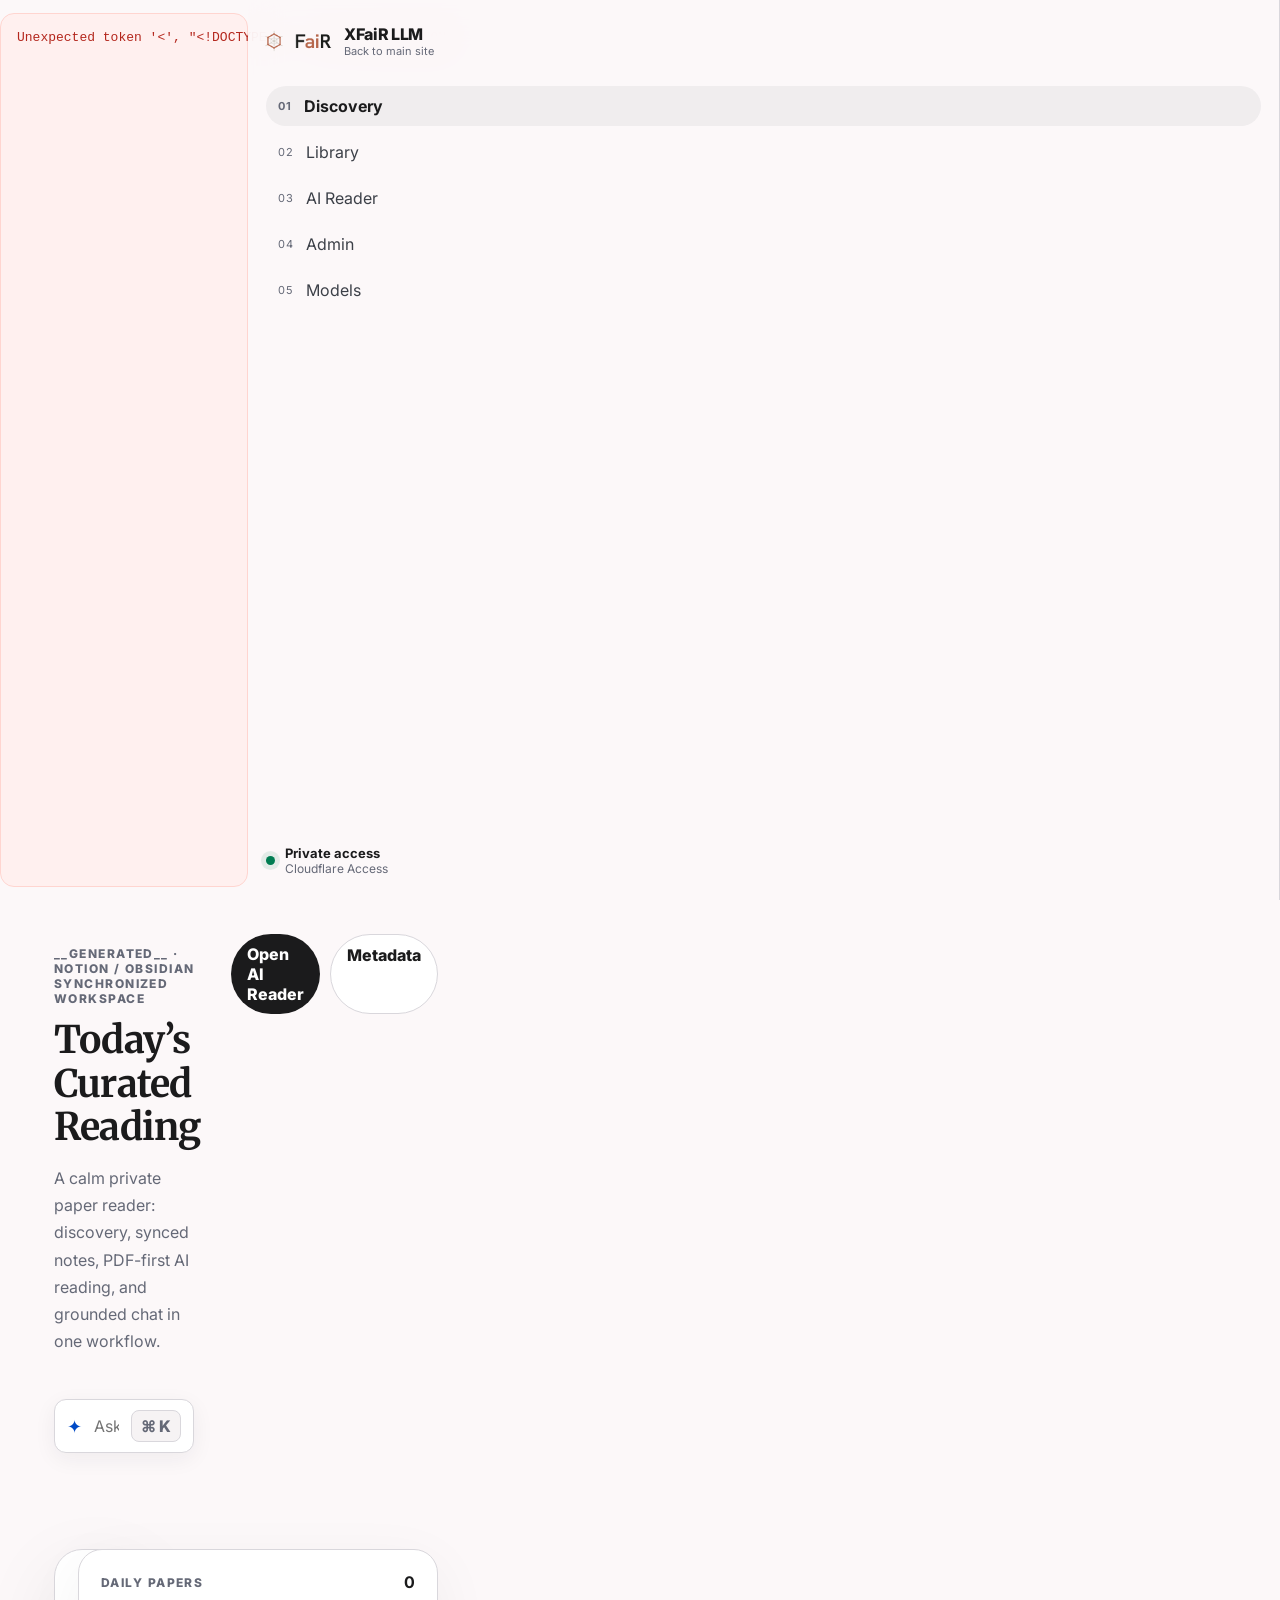
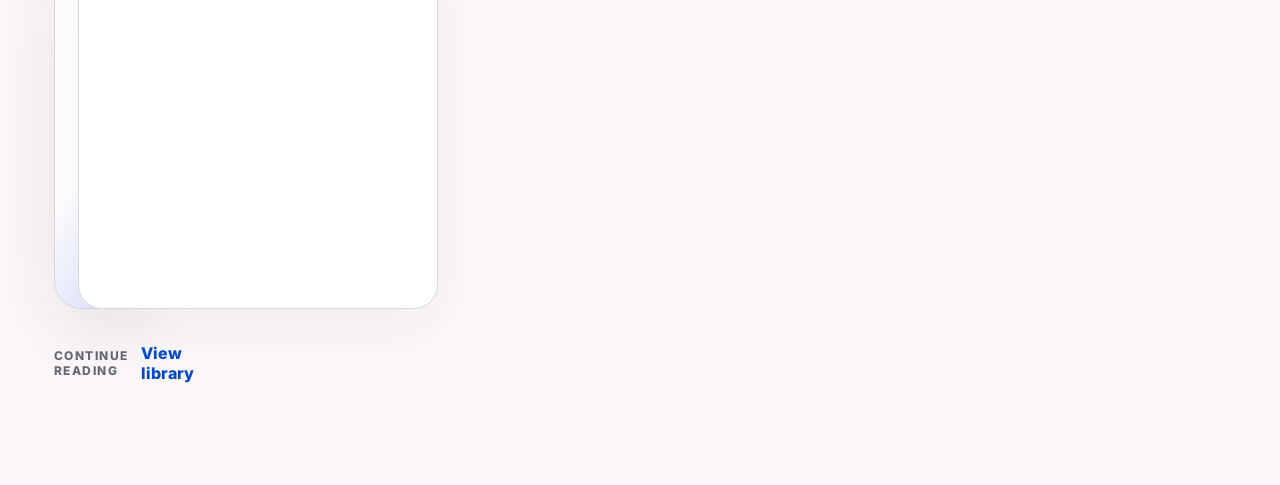
==== commit 037d7004: "fix: make reader quick find local-first" ====
--- a/paper_search/reader_web/index.html
+++ b/paper_search/reader_web/index.html
@@ -4,7 +4,7 @@
   <meta charset="utf-8" />
   <meta name="viewport" content="width=device-width, initial-scale=1" />
   <title>__SITE_TITLE__</title>
-  <link rel="stylesheet" href="assets/style.css?v=multi-1" />
+  <link rel="stylesheet" href="assets/style.css?v=multi-15" />
 </head>
 <body class="reader-app" data-page="discovery">
   <aside class="sidebar" data-nav></aside>
@@ -33,6 +33,6 @@
     </section>
     <section class="continue-section"><div class="section-head"><span>Continue reading</span><a class="text-action" href="library.html">View library</a></div><div id="continue-grid" class="continue-grid"></div></section>
   </main>
-  <script src="assets/app.js?v=multi-1"></script>
+  <script src="assets/app.js?v=multi-15"></script>
 </body>
 </html>
--- a/paper_search/reader_web/assets/style.css
+++ b/paper_search/reader_web/assets/style.css
@@ -1,5 +1,5 @@
 @import url('https://fonts.googleapis.com/css2?family=Inter:wght@400;500;600;700;800&family=Merriweather:wght@400;700;900&display=swap');
-:root{color-scheme:light;--bg:#fcf8f9;--surface:#fff;--surface-low:#f6f3f4;--surface-mid:#f0edee;--surface-high:#e5e2e3;--text:#1b1b1c;--muted:#656977;--line:#d9d7dc;--blue:#004ac6;--blue-soft:#dbe1ff;--green:#007d52;--red:#b4271d;--shadow:0 24px 80px rgba(33,36,44,.08)}*{box-sizing:border-box}html{scroll-behavior:smooth}body{margin:0;background:var(--bg);color:var(--text);font-family:Inter,ui-sans-serif,system-ui,-apple-system,"Segoe UI",sans-serif}a{color:inherit;text-decoration:none}button,input,select,textarea{font:inherit}.hidden{display:none!important}.reader-app{display:grid;grid-template-columns:248px minmax(0,1fr);min-height:100vh}.sidebar{position:sticky;top:0;height:100vh;padding:24px 18px;border-right:1px solid var(--line);background:rgba(252,248,249,.9);backdrop-filter:blur(18px);display:flex;flex-direction:column;gap:28px}.brand-block{display:flex;gap:12px;align-items:center}.brand-mark{width:42px;height:42px;border-radius:50%;background:var(--text);color:#fff;display:grid;place-items:center;font-weight:800;letter-spacing:.08em}.brand-block strong{display:block}.brand-block span,.sidebar-foot small,.eyebrow,.card-meta,.daily-item small{display:block;color:var(--muted);font-size:12px}.side-nav{display:grid;gap:6px}.side-link{border:0;background:transparent;border-radius:999px;padding:10px 12px;text-align:left;color:#3c4048;display:flex;gap:12px;align-items:center}.side-link span{font-size:11px;color:var(--muted);letter-spacing:.08em}.side-link.active,.side-link:hover{background:var(--surface-mid);color:var(--text);font-weight:700}.sidebar-foot{margin-top:auto;display:flex;gap:10px;align-items:center;font-size:13px}.live-dot{width:9px;height:9px;border-radius:50%;background:var(--green);box-shadow:0 0 0 5px rgba(0,125,82,.1)}.main-frame{padding:34px 54px 86px;max-width:1440px;width:100%;margin:0 auto}.masthead{display:flex;justify-content:space-between;gap:30px;align-items:flex-start;margin-bottom:28px}.masthead.compact{margin-bottom:18px}.eyebrow{text-transform:uppercase;letter-spacing:.12em;font-weight:800}.masthead h1,.library-toolbar h2,.settings-card h2{font-family:Merriweather,serif;font-size:38px;line-height:1.15;margin:8px 0 10px;letter-spacing:-.02em}.lead{max-width:780px;color:var(--muted);font-size:16px;line-height:1.7}.mast-actions{display:flex;gap:10px}.icon-btn,.primary-link,.text-action{border:0;border-radius:999px;background:var(--text);color:#fff;padding:10px 16px;font-weight:800;cursor:pointer}.icon-btn.ghost{background:var(--surface);color:var(--text);border:1px solid var(--line)}.text-action{background:transparent;color:var(--blue);padding:0}.stats-strip{display:grid;grid-template-columns:repeat(4,minmax(0,1fr));gap:14px;margin-bottom:30px}.stat{background:var(--surface);border:1px solid var(--line);padding:18px;border-radius:18px}.stat strong{display:block;font-size:30px;font-family:Merriweather,serif}.stat span{display:block;font-weight:700}.stat small{color:var(--muted)}.editorial-grid{display:grid;grid-template-columns:minmax(0,1fr) 360px;gap:24px}.hero-paper{min-height:420px;background:linear-gradient(135deg,#fff 0,#fff 58%,var(--blue-soft));border:1px solid var(--line);border-radius:28px;padding:42px;display:flex;flex-direction:column;justify-content:flex-end;box-shadow:var(--shadow)}.hero-paper h2{font-family:Merriweather,serif;font-size:34px;line-height:1.22;max-width:780px;margin:10px 0}.hero-paper p{font-size:17px;line-height:1.75;color:#3f4450;max-width:840px}.hero-footer{display:flex;justify-content:space-between;gap:14px;align-items:center;margin-top:22px;color:var(--muted)}.today-column,.settings-card,.mini-panel{background:var(--surface);border:1px solid var(--line);border-radius:24px;padding:22px;box-shadow:0 16px 60px rgba(33,36,44,.05)}.section-head{display:flex;align-items:center;justify-content:space-between;gap:12px;margin-bottom:16px}.section-head span:first-child{text-transform:uppercase;letter-spacing:.12em;color:var(--muted);font-size:12px;font-weight:800}.daily-list{display:grid;gap:4px}.daily-item{display:grid;grid-template-columns:34px 1fr;gap:10px;padding:14px 0;border-bottom:1px solid var(--line)}.daily-item span{color:var(--blue);font-weight:800}.daily-item strong{font-family:Merriweather,serif;line-height:1.35}.daily-item small{grid-column:2}.continue-section{margin-top:34px}.continue-grid,.paper-grid{display:grid;grid-template-columns:repeat(3,minmax(0,1fr));gap:16px}.small-card,.paper-card{background:var(--surface);border:1px solid var(--line);border-radius:20px;padding:22px;min-height:220px;display:flex;flex-direction:column;transition:.18s ease}.small-card:hover,.paper-card:hover{transform:translateY(-2px);border-color:#b9c1d4}.card-meta{display:flex;justify-content:space-between;gap:10px;text-transform:uppercase;letter-spacing:.08em}.small-card h3,.paper-card h3{font-family:Merriweather,serif;font-size:19px;line-height:1.35;margin:18px 0 10px}.small-card p,.paper-card p{color:#4c5260;line-height:1.65;margin:0 0 auto}.tag-row{display:flex;gap:6px;flex-wrap:wrap;margin-top:18px}.tag-row em,.meta-list em{font-style:normal;font-size:11px;background:var(--surface-mid);border-radius:999px;padding:4px 8px;color:#48505e}.library-toolbar{display:flex;justify-content:flex-end;gap:20px;align-items:flex-end;margin-bottom:22px}.filters{display:flex;gap:10px;flex-wrap:wrap;justify-content:flex-end}.filters input,.filters select,.settings-grid input,.settings-grid select,.full-input,.chat-config input,.chat-config select{border:1px solid var(--line);background:#fff;border-radius:12px;padding:11px 12px;min-width:180px}.settings-grid,.action-grid{display:grid;grid-template-columns:repeat(2,minmax(0,1fr));gap:16px;margin-top:22px}.settings-grid label{display:grid;gap:8px;color:var(--muted);font-weight:700}.action-grid button{border:0;border-radius:999px;background:var(--text);color:#fff;padding:12px 18px;font-weight:800;cursor:pointer}.action-grid button[disabled]{background:var(--surface-mid);color:var(--muted);cursor:not-allowed}.job-list{display:grid;gap:10px}.job-item{border:1px solid var(--line);border-radius:16px;background:var(--surface-low);padding:12px;display:grid;gap:4px;cursor:pointer}.job-item strong{display:flex;justify-content:space-between;gap:10px}.job-item small{color:var(--muted)}.job-output{white-space:pre-wrap;background:#1b1b1c;color:#f7f3f4;border-radius:18px;padding:18px;min-height:180px;max-height:420px;overflow:auto}.empty-log{color:var(--muted)}.empty,.fatal{background:#fff0ef;color:var(--red);border:1px solid #ffd5d0;border-radius:14px;padding:16px}.back-link{font-weight:800;color:var(--blue)}
+:root{color-scheme:light;--bg:#fcf8f9;--surface:#fff;--surface-low:#f6f3f4;--surface-mid:#f0edee;--surface-high:#e5e2e3;--text:#1b1b1c;--muted:#656977;--line:#d9d7dc;--blue:#004ac6;--blue-soft:#dbe1ff;--green:#007d52;--red:#b4271d;--shadow:0 24px 80px rgba(33,36,44,.08)}*{box-sizing:border-box}html{scroll-behavior:smooth}body{margin:0;background:var(--bg);color:var(--text);font-family:Inter,ui-sans-serif,system-ui,-apple-system,"Segoe UI",sans-serif}a{color:inherit;text-decoration:none}button,input,select,textarea{font:inherit}.hidden{display:none!important}.reader-app{display:grid;grid-template-columns:248px minmax(0,1fr);min-height:100vh}.sidebar{position:sticky;top:0;height:100vh;padding:24px 18px;border-right:1px solid var(--line);background:rgba(252,248,249,.9);backdrop-filter:blur(18px);display:flex;flex-direction:column;gap:28px}.brand-block{display:flex;gap:12px;align-items:center}.brand-mark{width:42px;height:42px;border-radius:50%;background:var(--text);color:#fff;display:grid;place-items:center;font-weight:800;letter-spacing:.08em}.brand-block strong{display:block}.brand-block span,.sidebar-foot small,.eyebrow,.card-meta,.daily-item small{display:block;color:var(--muted);font-size:12px}.side-nav{display:grid;gap:6px}.side-link{border:0;background:transparent;border-radius:999px;padding:10px 12px;text-align:left;color:#3c4048;display:flex;gap:12px;align-items:center}.side-link span{font-size:11px;color:var(--muted);letter-spacing:.08em}.side-link.active,.side-link:hover{background:var(--surface-mid);color:var(--text);font-weight:700}.sidebar-foot{margin-top:auto;display:flex;gap:10px;align-items:center;font-size:13px}.live-dot{width:9px;height:9px;border-radius:50%;background:var(--green);box-shadow:0 0 0 5px rgba(0,125,82,.1)}.main-frame{padding:34px 54px 86px;max-width:1440px;width:100%;margin:0 auto}.masthead{display:flex;justify-content:space-between;gap:30px;align-items:flex-start;margin-bottom:28px}.masthead.compact{margin-bottom:18px}.eyebrow{text-transform:uppercase;letter-spacing:.12em;font-weight:800}.masthead h1,.library-toolbar h2,.settings-card h2{font-family:Merriweather,serif;font-size:38px;line-height:1.15;margin:8px 0 10px;letter-spacing:-.02em}.lead{max-width:780px;color:var(--muted);font-size:16px;line-height:1.7}.mast-actions{display:flex;gap:10px}.icon-btn,.primary-link,.text-action{border:0;border-radius:999px;background:var(--text);color:#fff;padding:10px 16px;font-weight:800;cursor:pointer}.icon-btn.ghost{background:var(--surface);color:var(--text);border:1px solid var(--line)}.text-action{background:transparent;color:var(--blue);padding:0}.stats-strip{display:grid;grid-template-columns:repeat(4,minmax(0,1fr));gap:14px;margin-bottom:30px}.stat{background:var(--surface);border:1px solid var(--line);padding:18px;border-radius:18px}.stat strong{display:block;font-size:30px;font-family:Merriweather,serif}.stat span{display:block;font-weight:700}.stat small{color:var(--muted)}.editorial-grid{display:grid;grid-template-columns:minmax(0,1fr) 360px;gap:24px}.hero-paper{min-height:360px;background:linear-gradient(135deg,#fff 0,#fff 58%,var(--blue-soft));border:1px solid var(--line);border-radius:28px;padding:42px;display:flex;flex-direction:column;justify-content:center;box-shadow:var(--shadow)}.hero-paper h2{font-family:Merriweather,serif;font-size:34px;line-height:1.22;max-width:780px;margin:10px 0}.hero-paper p{font-size:17px;line-height:1.75;color:#3f4450;max-width:840px}.hero-footer{display:flex;justify-content:space-between;gap:14px;align-items:center;margin-top:22px;color:var(--muted)}.today-column,.settings-card,.mini-panel{background:var(--surface);border:1px solid var(--line);border-radius:24px;padding:22px;box-shadow:0 16px 60px rgba(33,36,44,.05)}.section-head{display:flex;align-items:center;justify-content:space-between;gap:12px;margin-bottom:16px}.section-head span:first-child{text-transform:uppercase;letter-spacing:.12em;color:var(--muted);font-size:12px;font-weight:800}.daily-list{display:grid;gap:4px}.daily-item{display:grid;grid-template-columns:34px 1fr;gap:10px;padding:14px 0;border-bottom:1px solid var(--line)}.daily-item span{color:var(--blue);font-weight:800}.daily-item strong{font-family:Merriweather,serif;line-height:1.35}.daily-item small{grid-column:2}.continue-section{margin-top:34px}.continue-grid,.paper-grid{display:grid;grid-template-columns:repeat(3,minmax(0,1fr));gap:16px}.small-card,.paper-card{background:var(--surface);border:1px solid var(--line);border-radius:20px;padding:22px;min-height:220px;display:flex;flex-direction:column;transition:.18s ease}.small-card:hover,.paper-card:hover{transform:translateY(-2px);border-color:#b9c1d4}.card-meta{display:flex;justify-content:space-between;gap:10px;text-transform:uppercase;letter-spacing:.08em}.small-card h3,.paper-card h3{font-family:Merriweather,serif;font-size:19px;line-height:1.35;margin:18px 0 10px}.small-card p,.paper-card p{color:#4c5260;line-height:1.65;margin:0 0 auto}.tag-row{display:flex;gap:6px;flex-wrap:wrap;margin-top:18px}.tag-row em,.meta-list em{font-style:normal;font-size:11px;background:var(--surface-mid);border-radius:999px;padding:4px 8px;color:#48505e}.library-toolbar{display:flex;justify-content:flex-end;gap:20px;align-items:flex-end;margin-bottom:22px}.filters{display:flex;gap:10px;flex-wrap:wrap;justify-content:flex-end}.filters input,.filters select,.settings-grid input,.settings-grid select,.full-input,.chat-config input,.chat-config select{border:1px solid var(--line);background:#fff;border-radius:12px;padding:11px 12px;min-width:180px}.settings-grid,.action-grid{display:grid;grid-template-columns:repeat(2,minmax(0,1fr));gap:16px;margin-top:22px}.settings-grid label{display:grid;gap:8px;color:var(--muted);font-weight:700}.action-grid button{border:0;border-radius:999px;background:var(--text);color:#fff;padding:12px 18px;font-weight:800;cursor:pointer}.action-grid button[disabled]{background:var(--surface-mid);color:var(--muted);cursor:not-allowed}.job-list{display:grid;gap:10px}.job-item{border:1px solid var(--line);border-radius:16px;background:var(--surface-low);padding:12px;display:grid;gap:4px;cursor:pointer}.job-item strong{display:flex;justify-content:space-between;gap:10px}.job-item small{color:var(--muted)}.job-output{white-space:pre-wrap;background:#1b1b1c;color:#f7f3f4;border-radius:18px;padding:18px;min-height:180px;max-height:420px;overflow:auto}.empty-log{color:var(--muted)}.empty,.fatal{background:#fff0ef;color:var(--red);border:1px solid #ffd5d0;border-radius:14px;padding:16px}.back-link{font-weight:800;color:var(--blue)}
 /* AI three-column reader */.ai-reader-app{grid-template-columns:300px minmax(420px,1fr) 360px;height:100vh;overflow:hidden}.reader-left,.reader-chat{height:100vh;overflow:auto;background:rgba(252,248,249,.94);border-right:1px solid var(--line);padding:22px;display:flex;flex-direction:column;gap:18px}.reader-chat{border-right:0;border-left:1px solid var(--line);background:var(--surface-low)}.left-panel,.chat-config{background:var(--surface);border:1px solid var(--line);border-radius:20px;padding:16px;display:grid;gap:10px}.paper-list-panel{min-height:0;flex:1}.ai-paper-list{display:grid;gap:8px;overflow:auto}.ai-paper-item{border:1px solid transparent;background:transparent;border-radius:14px;padding:12px;text-align:left;display:grid;gap:4px;cursor:pointer}.ai-paper-item:hover,.ai-paper-item.active{background:var(--surface-mid);border-color:var(--line)}.ai-paper-item strong{font-family:Merriweather,serif;font-size:14px;line-height:1.35}.ai-paper-item span,.ai-paper-item small{color:var(--muted);font-size:12px}.reader-center{height:100vh;overflow:auto;padding:24px 28px 34px}.ai-paper-header{margin:0 auto 18px;max-width:980px}.ai-paper-header h1{font-family:Merriweather,serif;font-size:30px;line-height:1.2;margin:8px 0 10px}.ai-paper-header p{color:var(--muted);line-height:1.5}.pdf-shell{max-width:980px;margin:0 auto;background:var(--surface);border:1px solid var(--line);border-radius:24px;overflow:hidden;box-shadow:var(--shadow)}.pdf-toolbar{height:58px;padding:10px 14px;border-bottom:1px solid var(--line);display:flex;justify-content:space-between;gap:12px;align-items:center}.pdf-toolbar strong{display:block}.pdf-toolbar span{font-size:12px;color:var(--muted)}.pdf-actions{display:flex;gap:8px;align-items:center}.tiny{border:1px solid var(--line);background:var(--surface-low);border-radius:999px;padding:7px 11px;font-size:12px;font-weight:800;cursor:pointer}.tiny.active{background:var(--text);color:#fff}.tiny.ghost{color:var(--blue);background:#fff}#pdf-frame{width:100%;height:calc(100vh - 230px);min-height:560px;border:0;background:#f3f3f3}.synced-note{padding:34px;min-height:560px}.reader-chat .prompt-row{margin:0}.prompt-row{display:flex;gap:8px;flex-wrap:wrap;margin-top:18px}.prompt-row.vertical{display:grid}.prompt-chip{border:1px solid var(--line);background:var(--surface);border-radius:999px;padding:9px 12px;cursor:pointer;color:#333;text-align:left}.prompt-chip:hover{border-color:var(--blue);color:var(--blue)}.chat-log{flex:1;overflow:auto;padding:6px 0;display:flex;flex-direction:column;gap:12px}.bubble{max-width:92%;border:1px solid var(--line);background:var(--surface);padding:13px 15px;border-radius:18px;line-height:1.65;white-space:pre-wrap}.bubble.user{align-self:flex-end;background:var(--text);color:#fff}.bubble.error{background:#fff0ef;color:var(--red)}.floating-composer{display:flex;gap:10px;background:#fff;border:1px solid var(--line);border-radius:24px;padding:10px;box-shadow:0 18px 55px rgba(33,36,44,.10)}.floating-composer textarea{flex:1;border:0;outline:0;resize:none;min-height:46px;padding:10px;background:transparent}.floating-composer button{border:0;border-radius:999px;background:var(--green);color:#fff;padding:10px 18px;font-weight:800;cursor:pointer}.chat-config{grid-template-columns:1fr}.chat-config select,.chat-config input{width:100%;min-width:0}
 /* simple paper page */.reading-hero{max-width:980px;margin:20px auto 32px}.reading-hero h1{font-family:Merriweather,serif;font-size:42px;line-height:1.18;letter-spacing:-.02em;margin:10px 0 16px}.reading-hero p{color:var(--muted);line-height:1.7}.reading-layout{display:grid;grid-template-columns:minmax(0,780px) 320px;gap:54px;align-items:start;justify-content:center}.reading-column{background:var(--surface);border:1px solid var(--line);border-radius:28px;padding:44px}.content-section{scroll-margin-top:24px;border-bottom:1px solid var(--line);padding-bottom:28px;margin-bottom:30px}.content-section:last-child{border-bottom:0;margin-bottom:0}.content-section h2{font-family:Merriweather,serif;font-size:24px;margin:0 0 16px}.content-section p{font-family:Merriweather,serif;font-size:17px;line-height:1.85;color:#30323a;white-space:pre-wrap}.insight-column{position:sticky;top:24px;display:grid;gap:16px}.meta-list{display:grid;grid-template-columns:90px 1fr;gap:10px;margin:12px 0 0}.meta-list dt{color:var(--muted);font-size:12px;text-transform:uppercase;letter-spacing:.08em}.meta-list dd{margin:0}.status-pill{border-radius:999px;background:#e8f7ef;color:var(--green);padding:4px 9px;font-size:12px;font-weight:800}
 @media(max-width:1200px){.ai-reader-app{grid-template-columns:260px minmax(0,1fr)}.reader-chat{grid-column:1/3;height:42vh;border-left:0;border-top:1px solid var(--line)}.reader-center{height:58vh}.reader-left{height:58vh}}@media(max-width:900px){.reader-app,.ai-reader-app{display:block;height:auto;overflow:auto}.sidebar,.reader-left,.reader-chat{position:relative;height:auto;border-right:0;border-bottom:1px solid var(--line)}.main-frame,.reader-center{padding:24px}.editorial-grid,.reading-layout{grid-template-columns:1fr}.stats-strip,.continue-grid,.paper-grid{grid-template-columns:repeat(2,minmax(0,1fr))}.insight-column{position:relative;top:auto}#pdf-frame{height:560px}}@media(max-width:680px){.masthead,.library-toolbar{display:block}.stats-strip,.continue-grid,.paper-grid,.settings-grid,.action-grid{grid-template-columns:1fr}.hero-paper{padding:26px;min-height:320px}.hero-paper h2,.reading-hero h1{font-size:28px}.filters{justify-content:stretch}.filters input,.filters select{width:100%}.reading-column{padding:24px}}
@@ -14,3 +14,152 @@
 .figure-card td { border:1px solid rgba(90,68,48,.14); padding:4px; }
 .empty-mini { color:var(--muted); font-size:13px; line-height:1.5; padding:10px; border:1px dashed var(--line); border-radius:14px; }
 .llm-find-panel{margin:4px 0 28px}.llm-find-form{height:54px;border:1px solid var(--line);background:var(--surface);border-radius:12px;box-shadow:0 6px 22px rgba(33,36,44,.06);display:grid;grid-template-columns:auto minmax(0,1fr) auto;align-items:center;gap:10px;padding:0 12px}.llm-find-form:focus-within{border-color:#b9b4bd;box-shadow:0 12px 34px rgba(33,36,44,.1)}.sparkle{color:var(--blue);font-size:18px}.llm-find-form input{border:0;outline:0;background:transparent;color:var(--text);width:100%;height:48px}.kbd-btn{border:1px solid var(--line);background:var(--surface-low);border-radius:8px;padding:5px 9px;color:var(--muted);font-weight:800;cursor:pointer}.rank-status{min-height:20px;margin:8px 2px;color:var(--muted);font-size:13px}.rank-results{display:grid;gap:10px;margin-top:10px}.rank-card{display:grid;grid-template-columns:42px 1fr;gap:12px;align-items:start;border:1px solid var(--line);border-radius:18px;background:rgba(255,255,255,.72);padding:14px;box-shadow:0 10px 32px rgba(33,36,44,.05)}.rank-card:hover{border-color:#b9b4bd;background:#fff}.rank-num{width:34px;height:34px;border-radius:50%;background:var(--text);color:#fff;display:grid;place-items:center;font-size:12px;font-weight:800}.rank-card strong{font-family:Merriweather,serif;line-height:1.35}.rank-card p{margin:6px 0;color:#30323a;line-height:1.55}.rank-card small,.rank-empty{color:var(--muted);font-size:13px}.library-find{margin-top:-4px}
+
+/* Paper studio polish: taxonomy sidebar + paper-intelligence chat */
+.paper-studio{--bg:#f8f5f1;--surface:#fffdf9;--surface-low:#f3efe9;--surface-mid:#ebe4da;--line:#ddd4c8;--text:#17130f;--muted:#746d64;--accent:#7a5a35;--green:#0b7a53;background:var(--bg);grid-template-columns:300px minmax(520px,1fr) 340px;font-family:Inter,ui-sans-serif,system-ui,sans-serif}.paper-studio:before{content:"";position:fixed;inset:0 auto 0 0;width:20px;background:radial-gradient(circle,#b8aa99 1px,transparent 1.5px) 0 0/10px 10px,#26282b;z-index:20}.paper-studio .reader-left{padding-left:34px;background:#fbfaf7;border-right:1px solid var(--line);box-shadow:8px 0 28px rgba(56,44,32,.04)}.compact-brand{padding-bottom:14px;border-bottom:1px solid rgba(90,68,48,.08)}.paper-studio .brand-mark{background:#111;color:#fff}.taxonomy-block{flex:0 0 min(42vh,380px);min-height:300px;overflow:auto;padding:4px 0 18px}.taxonomy-group{margin:18px 0}.taxonomy-heading,.taxonomy-title{display:flex;align-items:center;gap:10px;width:100%;border:0;background:transparent;color:#221d17;padding:4px 2px;text-align:left}.taxonomy-title{cursor:pointer}.taxonomy-heading span,.taxonomy-title span{width:16px;color:#7d756b}.taxonomy-heading strong,.taxonomy-title strong{font-size:14px;font-weight:650}.taxonomy-heading em,.taxonomy-title em{margin-left:auto;font-style:normal;color:var(--muted);font-size:12px}.taxonomy-tree{display:grid;gap:3px;margin:8px 0 0 28px}.taxonomy-item{border:0;background:transparent;display:flex;justify-content:space-between;gap:10px;align-items:center;text-align:left;padding:7px 9px;border-radius:10px;color:#3b352e;cursor:pointer}.taxonomy-item span{overflow:hidden;text-overflow:ellipsis;white-space:nowrap}.taxonomy-item em{font-style:normal;color:#9a9187;font-size:11px}.taxonomy-item:hover,.taxonomy-item.active{background:#eee8df;color:#111}.taxonomy-tree.compact .taxonomy-item{font-size:13px}.taxonomy-actions{border-top:1px solid var(--line);display:grid;gap:4px;padding:14px 0}.taxonomy-actions a{padding:10px 8px;border-radius:10px;color:#746d64;font-size:14px}.taxonomy-actions a:hover{background:#eee8df;color:#111}.reader-filter-state{display:grid;gap:8px;padding-top:4px}.reader-filter-state select{display:none}.paper-studio .full-input{background:#fff;border:1px solid var(--line);border-radius:12px;padding:11px 13px}.reading-queue{background:transparent;border-top:1px solid var(--line);padding-top:14px;max-height:25vh;display:flex;flex-direction:column;min-height:150px}.paper-studio .section-head{text-transform:uppercase;letter-spacing:.08em;color:#746d64;font-size:12px}.paper-studio .ai-paper-list{padding-right:2px}.paper-studio .ai-paper-item{border-radius:12px;padding:10px 8px;border:0;background:transparent}.paper-studio .ai-paper-item strong{font-family:Merriweather,Georgia,serif;font-size:13px;color:#17130f}.paper-studio .ai-paper-item:hover,.paper-studio .ai-paper-item.active{background:#eee8df}.paper-studio .reader-center{background:#fbfaf7;padding:34px 40px}.paper-studio .ai-paper-header{max-width:980px}.paper-studio .ai-paper-header h1{font-family:Merriweather,Georgia,serif;font-size:33px;color:#0e0b08;letter-spacing:-.02em}.paper-studio .pdf-shell{border-radius:18px;border-color:#d8cec1;background:#fffdf9;box-shadow:0 16px 50px rgba(44,32,20,.08)}.paper-studio #pdf-frame{background:#2d2d2d}.paper-studio .reader-chat{background:#f3f0eb;border-left:1px solid var(--line);padding:28px 20px;gap:18px}.paper-intel-card,.contextual-chat-card,.paper-studio .chat-config{background:transparent;border:0;border-radius:0;padding:0;display:grid;gap:12px}.intel-box{background:#fffdf9;border:1px solid #ede6dc;padding:16px}.intel-box strong{display:block;margin-bottom:9px}.intel-box p{margin:0;line-height:1.55;font-size:13px}.intel-metrics{display:grid;grid-template-columns:1fr 1fr;gap:12px}.intel-metrics div{background:#fffdf9;border:1px solid #ede6dc;padding:14px;text-align:center}.intel-metrics small{text-transform:uppercase;font-size:10px;color:#766f65}.intel-metrics strong{display:block;margin-top:7px}.intel-meta{display:flex;flex-wrap:wrap;gap:6px}.intel-meta span{font-size:11px;color:#746d64;background:#fffdf9;border:1px solid #ede6dc;border-radius:999px;padding:5px 8px}.compact-config select,.compact-config input{background:#fffdf9;border:1px solid #ddd4c8;border-radius:10px;padding:10px}.contextual-chat-card{min-height:0;flex:1}.paper-studio .prompt-row.vertical{display:grid;gap:8px}.paper-studio .prompt-chip{border:1px solid #ddd4c8;background:#fffdf9;border-radius:6px;padding:9px 10px;text-align:left;color:#2b251f}.paper-studio .chat-log{background:#fffdf9;border:1px solid #ede6dc;border-radius:2px;min-height:260px;flex:1;padding:14px;overflow:auto}.paper-studio .bubble{border-radius:2px;background:#f1ede7;box-shadow:none;border:0;max-width:92%;font-size:13px}.paper-studio .bubble.user{margin-left:auto;background:#e8dfd3}.paper-composer{position:relative;bottom:auto;left:auto;right:auto;display:grid;grid-template-columns:minmax(0,1fr) 38px;gap:8px;background:#fffdf9;border:1px solid #e6ded2;border-radius:4px;padding:8px;box-shadow:none}.paper-composer textarea{border:0;background:transparent;resize:none;outline:0;min-height:42px}.paper-composer button{width:38px;height:38px;border-radius:4px;border:0;background:#17130f;color:#fff;font-weight:800}.paper-studio .back-link{font-weight:650;color:#5d4731}.paper-studio .tag-row em{background:#eee8df;color:#5d5147}
+@media(max-width:1180px){.paper-studio{grid-template-columns:280px minmax(0,1fr)}.paper-studio .reader-chat{grid-column:1/3;height:44vh}.paper-studio .reader-left,.paper-studio .reader-center{height:56vh}.reading-queue{max-height:20vh}}
+
+/* Right panel interaction fix: scrollable context, model selector docked at bottom */
+.paper-studio .reader-chat{overflow:hidden;display:flex;flex-direction:column;min-height:0}.paper-studio .paper-intel-card{flex:0 0 auto;max-height:32vh;overflow:auto;padding-right:2px}.paper-studio .contextual-chat-card{flex:1 1 auto;min-height:0;display:flex;flex-direction:column;overflow:hidden;border-top:1px solid #ddd4c8;padding-top:14px}.paper-studio .contextual-chat-card>.eyebrow{flex:0 0 auto}.paper-studio .prompt-row.vertical{flex:0 0 auto;max-height:168px;overflow:auto;padding-right:2px;scrollbar-width:thin}.paper-studio .chat-log{flex:1 1 auto;min-height:150px;max-height:none;overflow:auto;scrollbar-width:thin}.model-dock{flex:0 0 auto;border-top:1px solid #ddd4c8!important;padding-top:12px!important;margin-top:2px}.model-line{display:flex;justify-content:space-between;gap:8px;align-items:center}.model-line span{font-size:11px;color:#8a8177}.paper-composer{flex:0 0 auto}.paper-studio .reader-chat::-webkit-scrollbar,.paper-studio .prompt-row.vertical::-webkit-scrollbar,.paper-studio .chat-log::-webkit-scrollbar,.paper-studio .paper-intel-card::-webkit-scrollbar{width:7px}.paper-studio .reader-chat::-webkit-scrollbar-thumb,.paper-studio .prompt-row.vertical::-webkit-scrollbar-thumb,.paper-studio .chat-log::-webkit-scrollbar-thumb,.paper-studio .paper-intel-card::-webkit-scrollbar-thumb{background:#b8afa4;border-radius:99px}
+
+/* Right panel v2: fixed bottom controls + visible scrollable chat well */
+.paper-studio .reader-chat{display:grid!important;grid-template-rows:minmax(130px,25vh) minmax(280px,1fr) auto auto;gap:14px;overflow:hidden}.paper-studio .paper-intel-card{min-height:0;max-height:none;overflow:auto;border-bottom:1px solid #ddd4c8;padding-bottom:12px}.paper-studio .intel-box{padding:12px}.paper-studio .intel-box p{display:-webkit-box;-webkit-line-clamp:4;-webkit-box-orient:vertical;overflow:hidden}.paper-studio .intel-metrics{gap:8px}.paper-studio .intel-metrics div{padding:10px}.paper-studio .contextual-chat-card{min-height:0;height:100%;display:grid;grid-template-rows:auto auto minmax(190px,1fr);overflow:hidden;padding-top:0;border-top:0}.paper-studio .prompt-row.vertical{max-height:122px;overflow:auto;display:grid;gap:7px;padding-right:3px}.paper-studio .prompt-chip{padding:8px 10px;font-size:13px}.paper-studio .chat-log{min-height:190px;height:100%;overflow:auto}.paper-studio .model-dock{align-self:end;background:#f3f0eb;border-top:1px solid #ddd4c8!important}.paper-studio .paper-composer{align-self:end;min-height:62px}
+
+/* Right panel v3: prompt/chat scroll, composer above bottom model chooser */
+.paper-studio .reader-chat{display:grid!important;grid-template-rows:minmax(120px,24vh) minmax(300px,1fr) auto auto;gap:12px;overflow:hidden}.paper-studio .contextual-chat-card{display:grid;grid-template-rows:auto auto minmax(210px,1fr);min-height:0;overflow:hidden}.paper-studio .chat-log{overflow-y:scroll;scrollbar-gutter:stable;min-height:210px}.paper-studio .prompt-row.vertical{overflow-y:auto;scrollbar-gutter:stable;max-height:112px}.paper-studio .paper-composer{order:3}.paper-studio .model-dock{order:4;align-self:end;padding-top:10px!important}.paper-studio .model-dock select,.paper-studio .model-dock input{height:38px;padding:8px 10px}.paper-studio .model-dock .eyebrow{margin:0}.paper-studio .model-line strong,.paper-studio .model-line span{font-size:12px}
+
+/* Right panel v4: guarantee bottom model chooser is fully visible */
+.paper-studio .reader-chat{grid-template-rows:minmax(90px,20vh) minmax(220px,1fr) auto auto!important;gap:10px}.paper-studio .intel-box{padding:10px}.paper-studio .intel-metrics{grid-template-columns:1fr 1fr}.paper-studio .intel-metrics div{padding:8px}.paper-studio .intel-meta{display:none}.paper-studio .contextual-chat-card{grid-template-rows:auto auto minmax(160px,1fr)!important}.paper-studio .prompt-row.vertical{max-height:94px!important}.paper-studio .chat-log{min-height:160px!important;overflow-y:scroll!important}.paper-studio .paper-composer{min-height:54px;padding:6px}.paper-studio .paper-composer textarea{min-height:38px}.paper-studio .model-dock{display:grid!important;grid-template-columns:1fr 1fr;gap:6px 8px;padding-top:8px!important}.paper-studio .model-dock .eyebrow,.paper-studio .model-dock .model-line{grid-column:1/3}.paper-studio .model-dock select,.paper-studio .model-dock input{height:34px!important;min-width:0;width:100%;font-size:13px}.paper-studio .model-line{margin-top:-2px}.paper-studio .model-line strong,.paper-studio .model-line span{font-size:11px}
+
+/* Paper intelligence moved to center; right panel starts as clean chat */
+.paper-studio .center-intel-card{max-width:980px;margin:0 auto 18px;display:grid;grid-template-columns:minmax(0,1fr) 220px;gap:14px;align-items:stretch;background:#fffdf9;border:1px solid #e6ded2;border-radius:16px;padding:14px;box-shadow:0 10px 32px rgba(44,32,20,.05)}.paper-studio .center-intel-card .intel-box{border:0;background:transparent;padding:0}.paper-studio .center-intel-card .intel-box p{-webkit-line-clamp:3}.paper-studio .center-intel-card .intel-metrics{grid-template-columns:1fr 1fr}.paper-studio .center-intel-card .intel-metrics div{background:#f7f2ea;border-color:#ebe0d4}.paper-studio .center-intel-card .intel-meta{grid-column:1/3}.paper-studio .reader-chat{grid-template-rows:minmax(0,1fr) auto auto!important}.paper-studio .contextual-chat-card{grid-template-rows:auto minmax(0,1fr)!important}.paper-studio .chat-log{display:flex;flex-direction:column;gap:10px;min-height:0!important;height:100%;overflow-y:scroll!important}.paper-studio .chat-starters{display:grid;gap:8px;max-height:none!important;overflow:visible!important;padding:4px 0 0;margin-top:4px}.paper-studio .chat-starters .prompt-chip{background:#f6f0e8;border-style:dashed}.paper-studio .chat-starters.hidden{display:none!important}.paper-studio .prompt-row.vertical:not(.chat-starters){max-height:unset}.paper-studio .model-dock{order:3}.paper-studio .paper-composer{order:2}.paper-studio .paper-intel-card:not(.center-intel-card){display:none}@media(max-width:1180px){.paper-studio .center-intel-card{grid-template-columns:1fr}.paper-studio .center-intel-card .intel-meta{grid-column:auto}}
+
+/* Center paper intelligence label */
+.paper-studio .center-intel-card .intel-title{grid-column:1/3;margin:0 0 -4px}.paper-studio .reader-left .brand-block strong{letter-spacing:0}
+
+/* Notion note save */
+.note-save-card{margin:0 14px;padding:12px;border:1px solid rgba(120,94,60,.24);border-radius:18px;background:rgba(255,248,236,.78);box-shadow:0 10px 26px rgba(84,58,28,.06);display:grid;gap:10px}
+.note-save-card strong{display:block;color:#382716;font-size:.92rem}.note-save-card span{display:block;color:#8a7258;font-size:.76rem;line-height:1.35;margin-top:3px}.note-save-controls{display:grid;grid-template-columns:1fr 1fr;gap:8px}.note-save-controls select,.note-save-controls button{width:100%;border:1px solid rgba(120,94,60,.2);border-radius:12px;background:#fffaf2;color:#4f3a24;padding:8px;font:inherit}.note-save-controls button{grid-column:1/3;background:#2b2118;color:#fff;cursor:pointer}.note-save-controls button:disabled{opacity:.45;cursor:not-allowed}
+
+/* Natural-language Notion save inside chat */
+.note-confirm{display:grid;gap:7px;border:1px solid rgba(122,90,53,.22);background:#fff8ec;border-radius:14px;padding:10px;margin-top:2px}
+.note-confirm strong{font-size:13px;color:#2b2118}.note-confirm span,.note-confirm p{color:#7d6f60;font-size:12px;line-height:1.4;margin:0}.note-confirm div{display:flex;gap:8px;flex-wrap:wrap}.confirm-note-save,.cancel-note-save{border:1px solid rgba(122,90,53,.24);border-radius:999px;padding:6px 10px;font-size:12px;font-weight:750;cursor:pointer}.confirm-note-save{background:#2b2118;color:#fff}.cancel-note-save{background:#fffaf2;color:#6d5c49}
+.paper-studio .paper-composer{grid-template-columns:minmax(0,1fr) 34px!important;align-items:end;gap:7px}.paper-studio .paper-composer .mini-send{width:34px!important;height:34px!important;min-width:34px!important;padding:0!important;border-radius:12px!important;font-size:13px!important;display:grid;place-items:center}.paper-studio .paper-composer textarea{font-size:13px!important;line-height:1.35!important}
+/* PDF workspace notes + usable visual context */
+.reading-workspace{min-height:0}.reading-canvas{display:grid;grid-template-columns:minmax(0,1fr) 230px;gap:12px;min-height:0;flex:1}.pdf-page-viewer{width:100%;height:100%;min-height:420px;border:1px solid var(--line);border-radius:18px;background:#f6f3f4;overflow:hidden;display:flex;flex-direction:column}.pdf-page-controls{display:flex;align-items:center;gap:8px;padding:8px;border-bottom:1px solid var(--line);background:rgba(255,255,255,.92);position:sticky;top:0;z-index:2}.pdf-page-controls span{font-size:12px;font-weight:800;color:var(--muted);flex:1;text-align:center}.pdf-page-stage{flex:1;min-height:360px;overflow:auto;display:flex;align-items:flex-start;justify-content:center;padding:14px;background:#fff}.pdf-page-image{display:block;max-width:100%;height:auto;background:#fff;box-shadow:0 18px 48px rgba(0,0,0,.26)}.reading-note-panel{border:1px solid var(--line);border-radius:18px;background:rgba(255,253,249,.92);padding:12px;display:flex;flex-direction:column;gap:10px;min-height:420px}.note-panel-head{display:flex;flex-direction:column;gap:2px}.note-panel-head span{font-size:11px;color:var(--muted)}#reading-note-editor{flex:1;min-height:260px;border:1px solid var(--line);border-radius:14px;background:#fffaf3;color:var(--text);padding:12px;resize:none;font:13px/1.55 inherit}.note-panel-actions{display:flex;gap:8px;flex-wrap:wrap}.visuals-panel{min-height:0;overflow:auto;padding:14px}.visuals-panel .figure-gallery{display:grid;grid-template-columns:repeat(auto-fill,minmax(220px,1fr));gap:12px}.figure-card{border:1px solid var(--line);border-radius:16px;background:var(--surface);padding:10px;color:var(--text);text-decoration:none;display:flex;flex-direction:column;gap:8px}.figure-card img{width:100%;max-height:170px;object-fit:contain;border-radius:12px;background:#fff}.figure-card-head{display:flex;align-items:flex-start;justify-content:space-between;gap:8px}.figure-card p{margin:0;color:var(--muted);font-size:12px;line-height:1.45}.figure-card table{font-size:11px;border-collapse:collapse;overflow:hidden}.figure-card td{border:1px solid var(--line);padding:3px 5px}.use-visual{white-space:nowrap}
+/* Zoomable figure/table lightbox */
+.visual-thumb{width:100%;border:0;background:transparent;padding:0;cursor:zoom-in;text-align:left;border-radius:13px}.visual-thumb img{display:block;width:100%;max-height:170px;object-fit:contain;border-radius:12px;background:#fff}.table-thumb{min-height:96px;border:1px dashed var(--line);background:#fffaf3;padding:8px;display:grid;gap:6px;color:var(--muted)}.table-thumb span{font-size:12px;font-weight:750}.figure-card{cursor:zoom-in}.figure-card .use-visual{cursor:pointer}.figure-viewer{position:fixed;inset:0;z-index:9999;display:grid;place-items:center;padding:28px;background:rgba(22,18,14,.64);backdrop-filter:blur(14px)}.figure-viewer.hidden{display:none!important}.viewer-backdrop{position:absolute;inset:0}.viewer-stage{position:relative;width:min(1180px,96vw);height:min(840px,92vh);background:#fffdf9;border:1px solid rgba(255,255,255,.28);border-radius:26px;box-shadow:0 34px 110px rgba(0,0,0,.34);display:grid;grid-template-rows:auto minmax(0,1fr) auto;overflow:hidden}.viewer-top{display:flex;justify-content:space-between;gap:18px;align-items:center;padding:14px 18px;border-bottom:1px solid var(--line);background:#fffaf3}.viewer-top strong{display:block;font-family:Merriweather,serif;font-size:18px}.viewer-top span{display:block;color:var(--muted);font-size:12px;margin-top:2px}.viewer-canvas{min-height:0;overflow:auto;display:grid;align-content:center;justify-items:center;gap:12px;padding:22px 24px 26px;background:linear-gradient(180deg,#fffdf9,#f6f0e8)}.viewer-image-wrap{max-width:100%;max-height:100%;overflow:auto;display:grid;place-items:center}.viewer-image-wrap img{max-width:100%;max-height:62vh;object-fit:contain;transform-origin:center center;transition:transform .12s ease;border-radius:12px;background:#fff;box-shadow:0 14px 48px rgba(50,36,20,.16)}.viewer-table-wrap{transform-origin:center center;transition:transform .12s ease;background:#fff;border:1px solid var(--line);border-radius:14px;overflow:auto;max-width:100%;max-height:62vh}.viewer-table-wrap table{border-collapse:collapse;font-size:13px}.viewer-table-wrap td{border:1px solid var(--line);padding:7px 9px}.viewer-controls{display:flex;align-items:center;justify-content:center;gap:10px;padding:12px 14px;border-top:1px solid var(--line);background:#fffaf3}.viewer-pagination{display:flex;align-items:center;gap:9px;min-width:160px;justify-content:center;color:var(--muted);font-size:13px}.viewer-dots{display:flex;gap:4px}.viewer-dots i{width:5px;height:5px;border-radius:50%;background:#cdbfac}.viewer-dots i.active{background:#2b2118}.viewer-sep{width:1px;height:24px;background:var(--line);margin:0 2px}.viewer-empty{color:var(--muted);font-size:14px}.viewer-zoom{color:var(--muted);font-size:12px}
+.audio-panel{min-height:0;overflow:auto;padding:18px}.audio-player-card{display:grid;grid-template-columns:220px minmax(0,1fr);gap:18px;align-items:stretch;border:1px solid var(--line);border-radius:22px;background:linear-gradient(135deg,#fffdf9,#f5ece1);padding:18px;box-shadow:0 16px 48px rgba(70,48,28,.08)}.audio-cover{min-height:180px;border-radius:18px;background:radial-gradient(circle at 30% 20%,#fff 0 12%,transparent 13%),linear-gradient(135deg,#2b2118,#8b6a45);color:#fff;padding:18px;display:flex;flex-direction:column;justify-content:space-between;box-shadow:inset 0 0 0 1px rgba(255,255,255,.18)}.audio-cover span{font-size:12px;letter-spacing:.12em;text-transform:uppercase;opacity:.78}.audio-cover strong{font-family:Merriweather,serif;font-size:28px;line-height:1.08}.audio-copy{display:grid;gap:10px;align-content:center}.audio-copy h3{font-family:Merriweather,serif;font-size:24px;line-height:1.22;margin:0}.audio-copy p{margin:0;color:var(--muted);line-height:1.55}.audio-copy audio{width:100%;margin-top:6px}.audio-actions{display:flex;gap:8px;flex-wrap:wrap;margin-top:4px}.viewer-dot{width:7px;height:7px;border-radius:50%;border:0;background:#cfc4b7;padding:0;cursor:pointer}.viewer-dot.active{background:#111;transform:scale(1.25)}@media(max-width:760px){.audio-player-card{grid-template-columns:1fr}.audio-cover{min-height:140px}}
+.brand-link{transition:transform .16s ease,opacity .16s ease}.brand-link:hover{transform:translateY(-1px);opacity:.82}
+
+/* Unify AI Reader chrome with the rest of the reader app */
+.paper-studio{--bg:#fcf8f9;--surface:#fff;--surface-low:#f6f3f4;--surface-mid:#f0edee;--surface-high:#e5e2e3;--text:#1b1b1c;--muted:#656977;--line:#d9d7dc;--blue:#004ac6;--blue-soft:#dbe1ff;--green:#007d52;--red:#b4271d;grid-template-columns:248px minmax(520px,1fr) 340px;background:var(--bg)}
+.paper-studio:before{display:none}
+.paper-studio .reader-left{padding:24px 18px;background:rgba(252,248,249,.9);border-right:1px solid var(--line);box-shadow:none;gap:24px}
+.paper-studio .reader-left .brand-block{margin:0;padding:0 0 22px;border-bottom:0}
+.paper-studio .ai-side-nav{margin:0 0 2px;gap:6px}
+.paper-studio .taxonomy-block{border-top:1px solid var(--line);padding-top:22px}
+.paper-studio .reader-center{background:var(--bg)}
+.paper-studio .reader-chat{background:var(--surface-low);border-left:1px solid var(--line)}
+.paper-studio .paper-intel-card,.paper-studio .pdf-shell,.paper-studio .contextual-chat-card{background:var(--surface);border-color:var(--line)}
+
+/* AI Reader right panel color unification: remove leftover beige chat accents */
+.paper-studio .reader-chat{background:linear-gradient(180deg,rgba(252,248,249,.96),rgba(246,243,244,.98));border-left:1px solid var(--line)}
+.paper-studio .contextual-chat-card{background:rgba(255,255,255,.76);border:1px solid var(--line);border-radius:18px;padding:14px;box-shadow:0 16px 46px rgba(33,36,44,.055)}
+.paper-studio .chat-log{background:linear-gradient(180deg,#fff,#fbf8f9);border:1px solid var(--line);border-radius:16px;padding:12px;scrollbar-color:#bbb4bd transparent}
+.paper-studio .bubble{background:#f6f3f4;border:1px solid #e6e2e7;border-radius:16px;color:var(--text);box-shadow:none}
+.paper-studio .bubble.assistant{background:#f5f1f3}
+.paper-studio .bubble.user{background:#1b1b1c;color:#fff;border-color:#1b1b1c}
+.paper-studio .chat-starters{gap:8px}
+.paper-studio .chat-starters .prompt-chip,.paper-studio .prompt-chip{background:#fff;border:1px solid var(--line);border-radius:14px;color:#2f3036;box-shadow:0 8px 24px rgba(33,36,44,.035)}
+.paper-studio .chat-starters .prompt-chip:hover,.paper-studio .prompt-chip:hover{background:#f2f4ff;border-color:#c8d0ff;color:var(--blue)}
+.paper-studio .paper-composer{background:#fff;border:1px solid var(--line);border-radius:16px;box-shadow:0 14px 38px rgba(33,36,44,.07)}
+.paper-studio .paper-composer textarea{color:var(--text)}
+.paper-studio .paper-composer .mini-send{background:#1b1b1c;color:#fff;border-radius:999px!important}
+.paper-studio .model-dock{background:rgba(255,255,255,.78)!important;border:1px solid var(--line)!important;border-radius:16px;padding:12px!important;box-shadow:0 12px 34px rgba(33,36,44,.045)}
+.paper-studio .model-dock select,.paper-studio .model-dock input{background:#fff!important;border:1px solid var(--line)!important;color:var(--text)!important;border-radius:12px!important}
+
+/* AI Reader center panel color unification: Paper Intelligence metrics + Reading Notes */
+.paper-studio .center-intel-card{background:rgba(255,255,255,.88)!important;border-color:var(--line)!important;box-shadow:0 16px 46px rgba(33,36,44,.055)!important}
+.paper-studio .center-intel-card .intel-metrics div{background:#f6f3f4!important;border:1px solid var(--line)!important;border-radius:0;color:var(--text);box-shadow:none}
+.paper-studio .center-intel-card .intel-metrics small{color:#656977!important}
+.paper-studio .center-intel-card .intel-metrics strong{color:#111!important}
+.paper-studio .reading-note-panel{background:rgba(255,255,255,.82)!important;border-color:var(--line)!important;box-shadow:none}
+.paper-studio #reading-note-editor{background:#fff!important;border-color:var(--line)!important;color:var(--text)!important;border-radius:14px!important}
+.paper-studio #reading-note-editor::placeholder{color:#75727c!important}
+.paper-studio .note-panel-head span{color:#656977!important}
+.paper-studio .note-panel-actions{display:grid!important;grid-template-columns:1fr 1fr;gap:8px;width:100%}
+.paper-studio .note-panel-actions .tiny{background:#fff!important;border:1px solid var(--line)!important;color:var(--text)!important;width:100%;min-width:0;white-space:nowrap;font-size:11px!important;padding:8px 9px!important}
+.paper-studio .note-panel-actions .tiny:hover{background:#f2f4ff!important;border-color:#c8d0ff!important;color:var(--blue)!important}
+
+/* Chat composer v2: temporary upload, web search toggle, folded model presets */
+.paper-studio .paper-composer{
+  display:grid!important;
+  grid-template-columns:auto minmax(0,1fr) minmax(128px,172px) 34px!important;
+  grid-template-rows:auto auto;
+  gap:8px!important;
+  align-items:center!important;
+  padding:8px!important;
+  min-height:64px!important;
+}
+.paper-studio .composer-tools{display:flex;align-items:center;gap:7px;padding-right:8px;border-right:1px solid var(--line)}
+.paper-studio .composer-icon{width:34px;height:34px;border:0;background:transparent;color:#60626b;border-radius:12px;display:grid;place-items:center;cursor:pointer;font-size:20px;line-height:1;transition:background .15s ease,color .15s ease,transform .15s ease}
+.paper-studio .composer-icon:hover,.paper-studio .composer-icon.active{background:#f2f4ff;color:var(--blue);transform:translateY(-1px)}
+.paper-studio .composer-icon input{display:none}
+.paper-studio .paper-composer textarea{min-height:38px!important;border:0!important;background:transparent!important;outline:0!important;resize:none;width:100%}
+.paper-studio .composer-model{height:38px;border:0;background:#fff;color:#111;border-left:1px solid var(--line);padding:0 30px 0 12px;font-weight:750;font-size:14px;outline:0;min-width:0}
+.paper-studio .paper-composer .mini-send{align-self:center!important}
+.paper-studio .upload-chip-row{grid-column:1/5;display:flex;flex-wrap:wrap;gap:6px;min-height:0}
+.paper-studio .upload-chip{border:1px solid var(--line);background:#f6f3f4;border-radius:999px;padding:5px 8px;display:inline-flex;gap:5px;align-items:center;color:#3a3b40;font-size:11px;font-weight:750;cursor:pointer;max-width:100%;white-space:nowrap}
+.paper-studio .upload-chip em{font-style:normal;color:#777}
+.paper-studio .upload-chip:hover{border-color:#c8d0ff;background:#f2f4ff;color:var(--blue)}
+@media(max-width:1180px){.paper-studio .paper-composer{grid-template-columns:auto minmax(0,1fr) 34px!important}.paper-studio .composer-model{grid-column:1/4;width:100%;border-left:0;border-top:1px solid var(--line);padding-top:4px}.paper-studio .upload-chip-row{grid-column:1/4}}
+
+
+
+/* Chat composer v3: give the prompt input enough room inside the narrow right rail */
+.paper-studio{grid-template-columns:248px minmax(520px,1fr) 380px}
+.paper-studio .paper-composer{grid-template-columns:auto minmax(92px,1fr) minmax(94px,124px) 34px!important}
+.paper-studio .composer-tools{gap:4px;padding-right:6px}
+.paper-studio .composer-icon{width:30px;height:34px;font-size:19px}
+.paper-studio .composer-model{font-size:13px;padding-left:8px;padding-right:18px;text-overflow:ellipsis}
+
+/* Chat composer v4: prompt textarea on top, tools/model/send on the row below */
+.paper-studio .paper-composer{grid-template-columns:minmax(0,1fr)!important;grid-template-rows:auto auto auto!important;gap:8px!important;align-items:stretch!important;padding:10px!important}
+.paper-studio .paper-composer textarea{grid-column:1!important;width:100%;min-height:58px!important;padding:4px 2px!important}
+.paper-studio .composer-control-row{grid-column:1;display:grid;grid-template-columns:auto minmax(116px,1fr) 34px;gap:8px;align-items:center;width:100%}
+.paper-studio .composer-control-row .composer-tools{border-right:0;padding-right:0;gap:6px}
+.paper-studio .composer-control-row .composer-model{height:34px;border:1px solid var(--line);border-radius:999px;background:#fff;padding:0 24px 0 12px;max-width:100%}
+.paper-studio .upload-chip-row{grid-column:1!important}
+
+/* Chat composer icon alignment: use SVG icons instead of emoji baseline glyphs */
+.paper-studio .composer-icon{display:inline-grid!important;place-items:center!important;align-items:center!important;justify-items:center!important;line-height:0!important;padding:0!important;vertical-align:middle}
+.paper-studio .composer-icon svg{width:18px;height:18px;display:block;stroke:currentColor;fill:none;stroke-width:1.9;stroke-linecap:round;stroke-linejoin:round;margin:0;transform:none}
+.paper-studio .composer-icon.active svg{stroke:var(--blue)}
+.paper-studio .composer-icon.active{background:#eef2ff;color:var(--blue)}
+
+
+
+/* Main-site logo sync */
+.brand-link .brand-logo{width:72px;height:auto;object-fit:contain;display:block;flex:0 0 auto;margin-left:-4px}
+.brand-link{align-items:center;gap:10px}
+.brand-link strong{font-weight:800;letter-spacing:-.02em}
+.brand-link span{font-size:11px;color:var(--muted)}
+.paper-studio .brand-link .brand-logo{width:74px}
+@media(max-width:900px){.brand-link .brand-logo{width:64px}}
+
+/* Smarter in-reader PDF controls: zoom-only PDF preview */
+.pdf-page-controls{flex-wrap:wrap}.pdf-page-controls #pdf-zoom-label{flex:0 0 auto;min-width:44px}.pdf-page-stage{position:relative;align-items:flex-start}.model-thinking{display:flex!important;align-items:center;gap:6px;color:var(--muted)}.model-thinking span{width:7px;height:7px;border-radius:999px;background:var(--blue);opacity:.35;animation:thinking-pulse 1.15s infinite ease-in-out}.model-thinking span:nth-child(2){animation-delay:.16s}.model-thinking span:nth-child(3){animation-delay:.32s}.model-thinking em{font-style:normal;font-size:12px;margin-left:4px}@keyframes thinking-pulse{0%,80%,100%{transform:translateY(0);opacity:.3}40%{transform:translateY(-4px);opacity:1}}
+
+/* AI Reader taxonomy as inline accordion navigation */
+.inline-taxonomy-submenu{margin:6px 0 10px 10px;padding:10px;border:1px solid var(--line);border-radius:16px;background:rgba(255,255,255,.72);box-shadow:0 10px 30px rgba(39,31,22,.05)}
+.submenu-title{display:flex;justify-content:space-between;gap:8px;align-items:center;color:var(--muted);font-size:12px;line-height:1.3}.submenu-title strong{color:var(--text)}
+.submenu-papers{display:flex;flex-direction:column;gap:6px;margin-top:8px;max-height:240px;overflow:auto}.submenu-papers button{border:0;background:rgba(255,255,255,.7);border-radius:12px;text-align:left;padding:8px;cursor:pointer;color:var(--text)}.submenu-papers button:hover{background:var(--card-strong)}.submenu-papers strong{display:block;font-size:12px;line-height:1.25}.submenu-papers span{display:block;color:var(--muted);font-size:11px;margin-top:3px}.taxonomy-empty{margin:4px 0 0;color:var(--muted);font-size:12px;line-height:1.35}
+
+/* AI Reader left dock: keep taxonomy tall, utilities as lightweight icon row */
+.paper-studio .reader-left{position:relative;padding-bottom:62px}.paper-studio .taxonomy-block{flex:1 1 auto;min-height:0;max-height:calc(100vh - 148px);padding-bottom:70px}.paper-studio .taxonomy-tree.compact .taxonomy-item{width:100%;font-size:13px;font-weight:500;line-height:1.25}.paper-studio .taxonomy-tree.compact .taxonomy-item span{min-width:0}.paper-studio .taxonomy-tree.compact .taxonomy-item em{font-size:10px;margin-left:6px}.taxonomy-utility-dock{position:fixed;left:24px;bottom:14px;z-index:80;display:flex;align-items:center;gap:10px;padding:0;border:0;background:transparent;box-shadow:none;backdrop-filter:none}.dock-icon{width:30px;height:30px;border:0;border-radius:999px;background:transparent;color:#5d6069;text-decoration:none;display:grid;place-items:center;font-size:14px;font-weight:700;cursor:pointer;transition:background .14s ease,color .14s ease}.dock-icon:hover,.dock-icon:focus-visible{background:#f2f4ff;color:var(--blue);outline:0}
+
+/* Reading workflow status badges */
+.read-status{border-color:rgba(14,165,233,.24)!important;background:rgba(14,165,233,.10)!important;color:#0369a1!important}.read-read{border-color:rgba(34,197,94,.24)!important;background:rgba(34,197,94,.12)!important;color:#15803d!important}.read-reading{border-color:rgba(59,130,246,.24)!important;background:rgba(59,130,246,.12)!important;color:#1d4ed8!important}.read-to-read{border-color:rgba(245,158,11,.26)!important;background:rgba(245,158,11,.12)!important;color:#b45309!important}.mark-read-btn{margin-left:4px;padding:4px 8px!important;font-size:11px!important}
+
+.reader-status-notice{display:inline-flex;align-items:center;min-height:22px;margin-left:6px;padding:3px 8px;border-radius:999px;font-size:11px;color:var(--muted);background:rgba(255,255,255,.54);border:1px solid rgba(148,163,184,.22)}.reader-status-notice:empty{display:none}.reader-status-notice.ok{color:#15803d;background:rgba(34,197,94,.12);border-color:rgba(34,197,94,.24)}.reader-status-notice.error{color:#b91c1c;background:rgba(239,68,68,.10);border-color:rgba(239,68,68,.22)}.reader-status-notice.warn{color:#b45309;background:rgba(245,158,11,.12);border-color:rgba(245,158,11,.24)}
